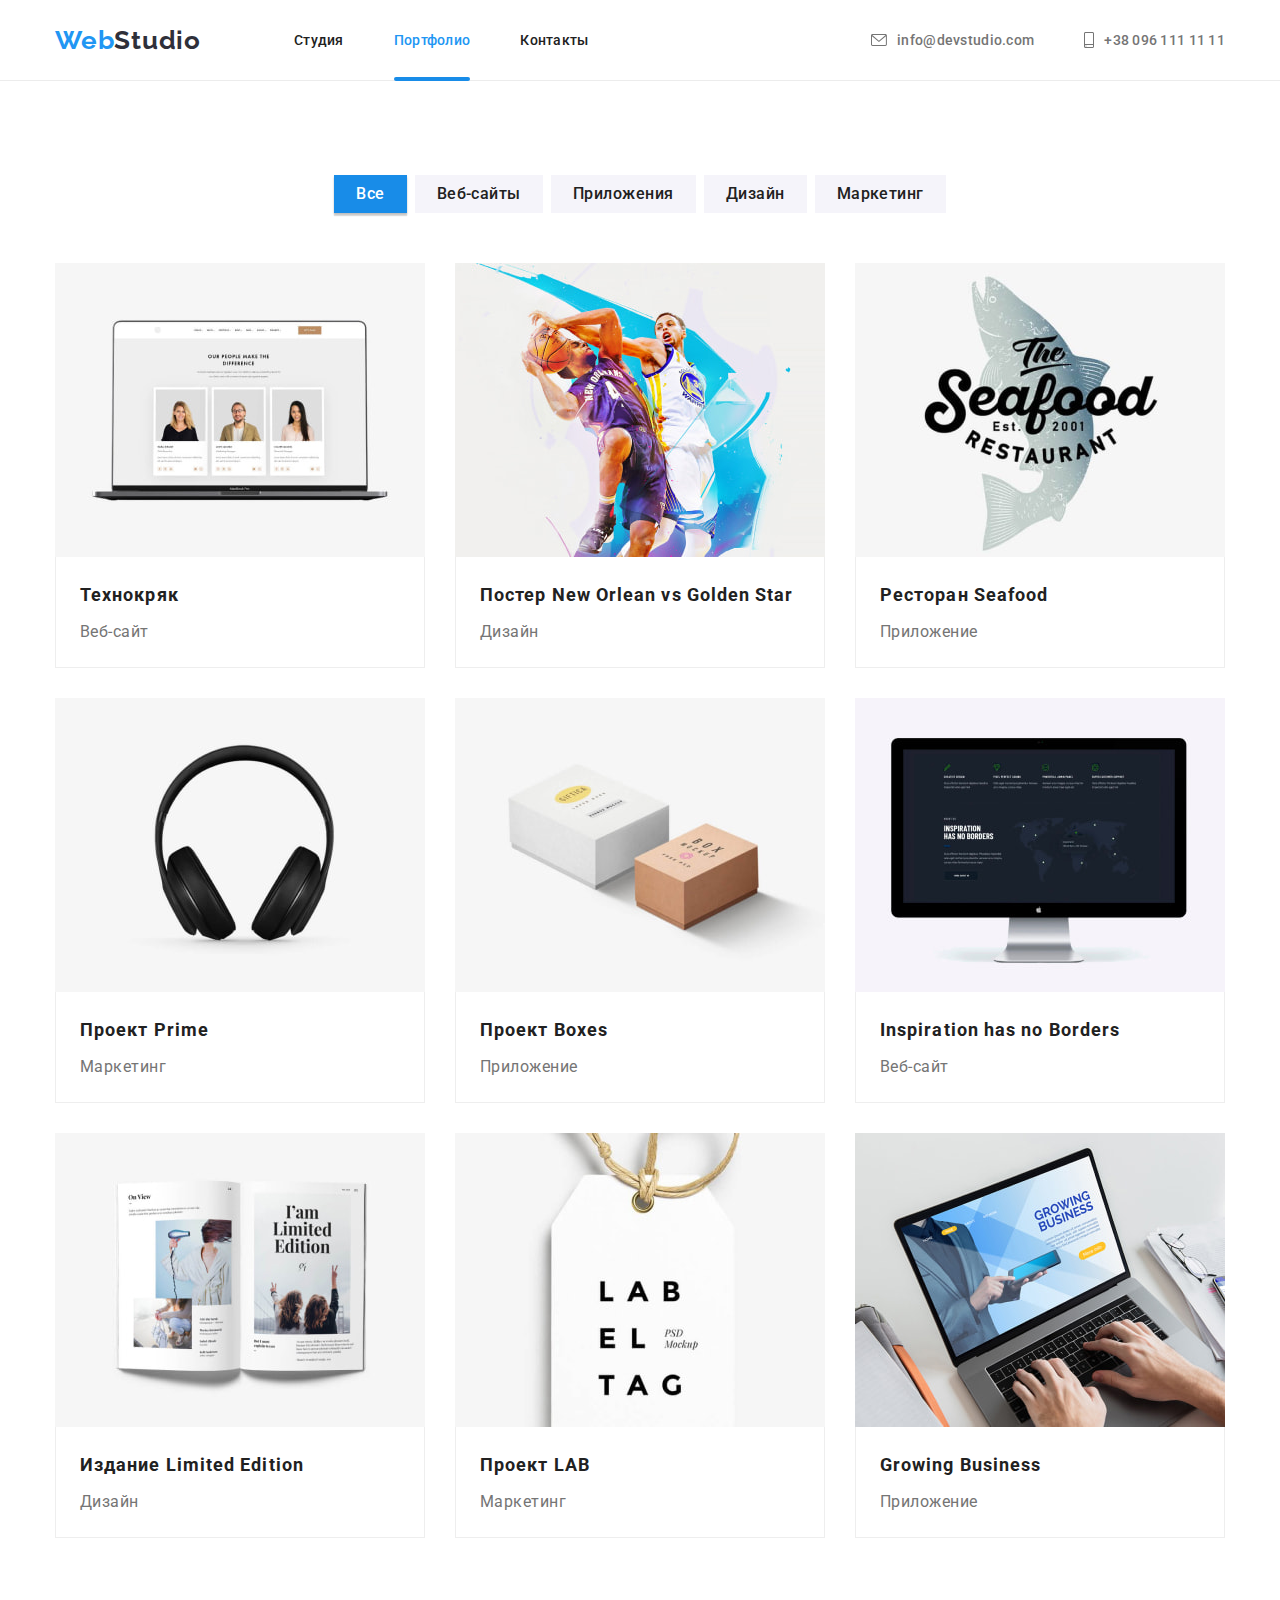
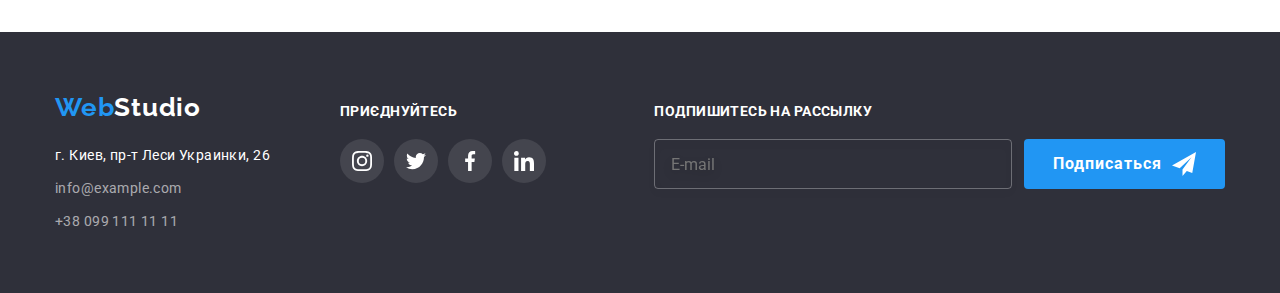
==== portfolio.html @ 9e519841 "Initial commit" ====
<!DOCTYPE html>
<html lang="en">

<head>
    <meta charset="UTF-8">
    <meta http-equiv="X-UA-Compatible" content="IE=edge">
    <meta name="viewport" content="width=device-width, initial-scale=1.0">
    <title>Document</title>
    <link rel="preconnect" href="https://fonts.googleapis.com">
    <link rel="preconnect" href="https://fonts.gstatic.com" crossorigin>
    <link href="https://fonts.googleapis.com/css2?family=Raleway:wght@700&family=Roboto:wght@400;500;700;900&display=swap"
    rel="stylesheet">

    <link rel="stylesheet" href="https://cdnjs.cloudflare.com/ajax/libs/modern-normalize/1.1.0/modern-normalize.min.css">

    <link rel="stylesheet" href="./css/styles.css" />
</head>

<body>

    <header class="header">
        <div class="container header-container">
        <nav class="header-nav">
            <a class="logo link" href="./index.html">Web<span class="accent-logo-header">Studio</span></a>
            <ul class="header-nav-list list">
                <li class="header-nav-item"><a class="header-link header-link-bottom link" href="./index.html">Студия</a></li>
                <li class="header-nav-item"><a class="header-link header-link-bottom header-link-current link" href="">Портфолио</a></li>
                <li class="header-nav-item"><a class="header-link header-link-bottom link" href="">Контакты</a></li>
            </ul>
        </nav>
        <ul class="header-contacts list">
            <li class="header-contacts-item">
                <a class="header-email header-email-current link" href="mailto:info@example.com">
                    <svg width="16" height="12" class="header-icon">
                        <use href="./images/icons.svg#envelope"></use>
                    </svg>info@devstudio.com</a>
            </li>
            <li class="header-contacts-item">
                <a class="header-phone link" href="tel:+380991111111">
                    <svg width="10" height="16" class="header-icon">
                        <use href="./images/icons.svg#smartphone"></use>
                    </svg>+38 096 111 11 11</a>
            </li>
        </ul>
        </div>
    </header>

    <main>
        <section class="portfolio section">
            <div class="portfolio-container container">
            <h1 class="visually-hidden">Портфолио</h1>
            <ul class="filters-list list">
                <li class="filters-item"><button class="portfolio-btn portfolio-btn-current btn"  type="button">Все</button></li>
                <li class="filters-item"><button class="portfolio-btn btn" type="button">Веб-сайты</button></li>
                <li class="filters-item"><button class="portfolio-btn btn" type="button">Приложения</button></li>
                <li class="filters-item"><button class="portfolio-btn btn" type="button">Дизайн</button></li>
                <li class="filters-item"><button class="portfolio-btn btn" type="button">Маркетинг</button></li>
              
            </ul>

            <ul class="projects-list list">
                <li class="projects-item">
                    <a class="projects-link link" href="./portfolio.html">   
                     <div class="portfolio-image">                 
                        <img src="./images/portfolio/portfolio1.jpg" alt="Проект Технокряк" width="370" height="294">
                        <div class="projects-overlay">
                        <p class="projects-overlay-text">Ресурс предлагает комплексные предложения с разным уровнем функционала и сервисов. Все это позволит посетителю получить
                        исчерпывающие сведения о компании или частном лице.</p>
                        </div>
                    </div>
                    <div class="projects-descr">
                    <h2 class="projects-title">Технокряк</h2>
                    <p class="projects-text">Веб-сайт</p>
                    </div>
                    </a>
                </li>
                <li class="projects-item">
                    <a class="projects-link link" href="./portfolio.html">
                    <div class="portfolio-image">
                        <img src="./images/portfolio/portfolio2.jpg" alt="два баскетболиста" width="370" height="294">
                        <div class="projects-overlay">
                            <p class="projects-overlay-text">Ресурс предлагает комплексные предложения с разным уровнем функционала и сервисов. Все это позволит посетителю получить
                            исчерпывающие сведения о компании или частном лице.</p>
                        </div>
                    </div>
                    <div class="projects-descr">
                    <h2 class="projects-title">Постер New Orlean vs Golden Star</h2>
                    <p class="projects-text">Дизайн</p>
                    </div>
                    </a>
                
                </li>
                <li class="projects-item">
                    <a class="projects-link link" href="./portfolio.html">
                    <div class="portfolio-image">
                        <img src="./images/portfolio/portfolio3.jpg" alt="Постер ресторана Seafood" width="370" height="294">
                        <div class="projects-overlay">
                        <p class="projects-overlay-text">Ресурс предлагает комплексные предложения с разным уровнем функционала и сервисов. Все это позволит посетителю получить
                        исчерпывающие сведения о компании или частном лице.</p>
                        </div>
                    </div>
                    <div class="projects-descr">
                    <h2 class="projects-title">Ресторан Seafood</h2>
                    <p class="projects-text">Приложение</p>
                    </div>
                    </a>
                
                </li>
                <li class="projects-item">
                    <a class="projects-link link" href="./portfolio.html">
                    <div class="portfolio-image">
                        <img src="./images/portfolio/portfolio4.jpg" alt="Наушники" width="370" height="294">
                        <div class="projects-overlay">
                        <p class="projects-overlay-text">Ресурс предлагает комплексные предложения с разным уровнем функционала и сервисов. Все это позволит посетителю получить
                        исчерпывающие сведения о компании или частном лице.</p>
                        </div>
                    </div>
                        <div class="projects-descr">
                    <h2 class="projects-title">Проект Prime</h2>
                    <p class="projects-text">Маркетинг</p>
                    </div>
                    </a>
                
                </li>
                <li class="projects-item">
                    <a class="projects-link link" href="./portfolio.html">
                    <div class="portfolio-image">
                        <img src="./images/portfolio/portfolio5.jpg" alt="Две коробки" width="370" height="294">
                        <div class="projects-overlay">
                        <p class="projects-overlay-text">Ресурс предлагает комплексные предложения с разным уровнем функционала и сервисов. Все это позволит посетителю получить
                        исчерпывающие сведения о компании или частном лице.</p>
                        </div>
                    </div>
                        <div class="projects-descr">
                    <h2 class="projects-title">Проект Boxes</h2>
                    <p class="projects-text">Приложение</p>
                    </div>
                    </a>
                
                </li>
                <li class="projects-item">
                    <a class="projects-link link" href="./portfolio.html">
                    <div class="portfolio-image">
                        <img src="./images/portfolio/portfolio6.jpg" alt="Веб-сайт" width="370" height="294">
                        <div class="projects-overlay">
                            <p class="projects-overlay-text">Ресурс предлагает комплексные предложения с разным уровнем функционала и сервисов. Все это позволит посетителю получить
                            исчерпывающие сведения о компании или частном лице.</p>
                        </div>
                    </div>
                    <div class="projects-descr">
                    <h2 class="projects-title">Inspiration has no Borders</h2>
                    <p class="projects-text">Веб-сайт</p>
                    </div>
                    </a>
                
                </li>
                <li class="projects-item">
                    <a class="projects-link link" href="./portfolio.html">
                    <div class="portfolio-image">
                        <img src="./images/portfolio/portfolio7.jpg" alt="Книга с илюстрациями" width="370" height="294">
                        <div class="projects-overlay">
                        <p class="projects-overlay-text">Ресурс предлагает комплексные предложения с разным уровнем функционала и сервисов. Все это позволит посетителю получить
                        исчерпывающие сведения о компании или частном лице.</p>
                        </div>
                    </div>
                    <div class="projects-descr">
                    <h2 class="projects-title">Издание Limited Edition</h2>
                    <p class="projects-text">Дизайн</p>
                    </div>
                    </a>
                
                </li>
                <li class="projects-item">
                    <a class="projects-link link" href="./portfolio.html">
                    <div class="portfolio-image">
                        <img src="./images/portfolio/portfolio8.jpg" alt="Лейбл" width="370" height="294">
                        <div class="projects-overlay">
                            <p class="projects-overlay-text">Ресурс предлагает комплексные предложения с разным уровнем функционала и сервисов. Все это позволит посетителю получить
                            исчерпывающие сведения о компании или частном лице.</p>
                        </div>
                    </div>
                    <div class="projects-descr">
                    <h2 class="projects-title">Проект LAB</h2>
                    <p class="projects-text">Маркетинг</p>
                    </div>
                    </a>
                
                </li>
                <li class="projects-item">
                    <a class="projects-link link" href="./portfolio.html">
                    <div class="portfolio-image">
                        <img src="./images/portfolio/portfolio9.jpg" alt="Приложение на ноутбуке" width="370" height="294">
                        <div class="projects-overlay">
                            <p class="projects-overlay-text">Ресурс предлагает комплексные предложения с разным уровнем функционала и сервисов. Все это позволит посетителю получить
                            исчерпывающие сведения о компании или частном лице.</p>
                        </div>
                    </div>
                    <div class="projects-descr">
                    <h2 class="projects-title">Growing Business</h2>
                    <p class="projects-text">Приложение</p>
                    </div>
                    </a>
                
                </li>
                

            </ul>  
            </div>

        </section>

    </main>

    <footer class="footer">
    
        <div class="container footer-container">
    
            <div class="footer-contacts">
                <a class="logo logo-footer link" href="./index.html">Web<span class="accent-logo-footer">Studio</span></a>
    
                <address class="footer-address">
                    <ul class="address-list list">
                        <li class="address-item">г. Киев, пр-т Леси Украинки, 26</li>
                        <li class="address-item"><a class="address-link link"
                                href="mailto:info@example.com">info@example.com</a></li>
                        <li class="address-item"><a class=" address-link link" href="tel:+380991111111">+38 099 111 11
                                11</a></li>
                    </ul>
                </address>
            </div>
    
    
            <div class="footer-socials">
                <h2 class="footer-title">приєднуйтесь</h2>
                <ul class="socials list">
                    <li class="socials-item">
                        <a class="socials-link footer-socials-link link" href="" target="_blank" rel="noopener noreferrer"
                            aria-label="instagram">
                            <svg class="socials-icon" width="20" height="20">
                                <use href="./images/icons.svg#instagram"></use>
                            </svg>
                        </a>
                    </li>
                    <li class="socials-item">
                        <a class="socials-link footer-socials-link link" href="" target="_blank" rel="noopener noreferrer"
                            aria-label="twitter">
                            <svg class="socials-icon" width="20" height="20">
                                <use href="./images/icons.svg#twitter"></use>
                            </svg>
                        </a>
                    </li>
                    <li class="socials-item">
                        <a class="socials-link footer-socials-link link" href="" target="_blank" rel="noopener noreferrer"
                            aria-label="facebook">
                            <svg class="socials-icon" width="20" height="20">
                                <use href="./images/icons.svg#facebook"></use>
                            </svg>
                        </a>
                    </li>
                    <li class="socials-item">
                        <a class="socials-link footer-socials-link link" href="" target="_blank" rel="noopener noreferrer"
                            aria-label="linkedin">
                            <svg class="socials-icon" width="20" height="20">
                                <use href="./images/icons.svg#linkedin"></use>
                            </svg>
                        </a>
                    </li>
                </ul>
    
            </div>
    
            <div class="container-form-footer">
                <h2 class="footer-title">Подпишитесь на рассылку</h2>
                <div class="footer-subscription">
                    <form class="footer-form">                                               
                            <input type="email" name="email" class="footer-input" placeholder="E-mail" />                        
                    </form>
                    <button class="footer-btn">
                        Подписаться
                        <svg width="24" height="24" class="icon-btn">
                            <use href="./images/icons.svg#icon-send"></use>
                        </svg>
                    </button>
                </div>
            </div>
    
        </div>
    
    </footer>
    </body>
    
    </html>
---- css/styles.css ----
:root {
    /* fonts */
    --main-font: 'Roboto', sans-serif;
    --secondary-font: 'Raleway', sans-serif;

    /* text colors */

    --primary-txt-cl: #212121;
    --secondary-txt-cl: #757575;
    --accent-cl: #2196F3;
    --white-cl: #ffffff;
    --darl-cl: #000000;

    /* bg colors */
    --white-bg-cl: #FFFFFF;
    --light-bg-cl: #F5F4FA;
    --dark-bg-cl: #2F303A;

    --accent-btn-cl: #188CE8;
    --cubic: cubic-bezier(0.4, 0, 0.2, 1);


}

body {
    font-family: var(--main-font);
    color: var(--primary-txt-cl);

}

/* reset styles */

h1,
h2,
h3,
h4,
h5,
h6,
p {
    margin: 0;
}

.list {
    list-style: none;
    padding: 0;
    margin: 0;

}

.link {
    text-decoration: none;
    color: currentColor;

}

/* base styles */
.section {
    padding-top: 94px;
    padding-bottom: 94px;
}

.container {
    width: 1200px;
    padding-left: 15px;
    padding-right: 15px;
    margin-left: auto;
    margin-right: auto;

}

.hero,
.footer {
    background-color: var(--dark-bg-cl);

}

.title {
    text-transform: uppercase;

}

.btn {
    font-family: inherit;
    font-size: 16px;
    cursor: pointer;
}

img {
    display: block;
}

/* header section */

.header {
    border-bottom: 1px solid #ECECEC;

}

.header-container {
    display: flex;
    align-items: center;

}


.header-nav,
.header-nav-list,
.header-contacts {
    display: flex;
    align-items: center;

}

.header-nav-list,
.header-contacts {
    gap: 50px;
}


.header-link,
.header-contacts {
    font-weight: 500;
    font-size: 14px;
    line-height: calc(16 / 14);
    letter-spacing: 0.02em;
    color: var(--primary-txt-cl);

}

.header-link {
    display: block;
    padding-top: 32px;
    padding-bottom: 32px;
    color: var(--primary-txt-cl);
    transition: color 250ms var(--cubic);
}

.header-link-bottom {
    position: relative;
}

.header-link-bottom::after {
    position: absolute;
    content: '';
    bottom: -1px;
    display: block;
    background-color: #188ce8;
    width: 100%;
    height: 4px;
    border-radius: 2px;
    transform: scaleX(0);
    transition: transform 250ms var(--cubic);
}

/* .header-link-bottom:hover::after,
.header-link-bottom:focus::after {
    transform: scaleX(1);
} */

.header-contacts {
    margin-left: auto;
    color: var(--secondary-txt-cl);
}

.header-email,
.header-phone {
    display: flex;
    align-items: center;
    padding-top: 32px;
    padding-bottom: 32px;
    color: #757575;
    transition: color 250ms var(--cubic);

}

.header-link:hover,
.header-link:focus,
.header-email:hover,
.header-email:focus,
.header-phone:hover,
.header-phone:focus, .address-link:hover,
.address-link:focus {
    color: var(--accent-cl);

}

.header-link-current {
    color: var(--accent-cl);
}

.header-link-current::after {
    position: absolute;
    content: '';
    bottom: -1px;
    display: block;
    background-color: #188ce8;
    width: 100%;
    height: 4px;
    border-radius: 2px;
    transform: scaleX(1);
}



/* header icons */

.header-icon {
    margin-right: 10px;
    
}

.header-icon:hover,
.header-icon:focus {

    fill: #2196F3;
}

.header-icon {
    fill: currentColor;
}



.logo {
    margin-right: 93px;
    margin-left: auto;
    font-family: var(--secondary-font);
    font-weight: 700;
    font-size: 26px;
    line-height: calc(31 / 26);
    letter-spacing: 0.03em;
    color: var(--accent-cl);


}

.accent-logo-header {
    color: var(--dark-bg-cl);

}

/* Hero section */

.hero {
    padding-top: 200px;
    padding-bottom: 200px;
    text-align: center;

}

.overlay {
    max-width: 1600px;
    height: 600px;
    margin-left: auto;
    margin-right: auto;
    background-image: linear-gradient(to right,
            rgba(47, 48, 58, 0.4),
            rgba(47, 48, 58, 0.4)),
        url(../images/hero-bg.jpg);
    background-color: #C4C4C4;
    background-repeat: no-repeat;
    background-position: center;
    background-size: cover;
}




.hero-title {
    margin-bottom: 30px;
    font-weight: 900;
    font-size: 44px;
    line-height: calc(60 / 44);
    color: var(--white-cl);

}


.hero-btn {
    border-radius: 4px;
    font-weight: 700;
    line-height: calc(30 / 16);
    letter-spacing: 0.06em;
    color: var(--white-cl);
    background-color: var(--accent-cl);
    border: 1px solid transparent;
    box-shadow: 0px 4px 4px rgba(0, 0, 0, 0.15);
    transition: background-color 250ms var(--cubic);


}


.hero-btn:hover,
.hero-btn:focus {
    background-color: var(--accent-btn-cl);

}

/* feature section */

.feature-section {
    padding-bottom: 0;

}

.visually-hidden {
    position: absolute;
    width: 1px;
    height: 1px;
    margin: -1px;
    border: 0;
    padding: 0;

    white-space: nowrap;
    clip-path: inset(100%);
    clip: rect(0 0 0 0);
    overflow: hidden;
}


.feature-list,
.work-list,
.team-list {
    display: flex;
    gap: 30px;

}

.feature-title {
    margin-top: 30px;
    margin-bottom: 10px;
    font-weight: 700;
    font-size: 14px;
    line-height: calc(16 / 14);
    letter-spacing: 0.03em;

}

.feature-text {
    width: 270px;
    font-size: 14px;
    line-height: calc(24 / 14);
    letter-spacing: 0.03em;
    color: var(--secondary-txt-cl);
}

/* work section */

.work-title,
.team-title,
.clients-title {
    margin-bottom: 50px;
    text-align: center;
    font-weight: 700;
    font-size: 36px;
    line-height: calc(42 / 36);
    letter-spacing: 0.03em;

}

.work-item {
position: relative;

}
.work-overlay {
        display: flex;
        align-items: center;
        justify-content: center;
        position: absolute;
        bottom: 0;
        width: 370px;
        height: 70px;
        background-color: rgba(47, 48, 58, 0.8);

}


.work-overlay-text {
    font-weight: 700;
    font-size: 14px;
    line-height: calc(16 / 14);
    letter-spacing: 0.03em;
    text-transform: uppercase;
    color: #FFFFFF;


}

/* Team-section */

.team-section {
    text-align: center;
    background: var(--light-bg-cl);
}

.team-descr {
    text-align: center;
    padding-top: 30px;
    padding-bottom: 30px;
    box-shadow: 0px 1px 3px rgba(0, 0, 0, 0.12),
        0px 1px 1px rgba(0, 0, 0, 0.14),
        0px 2px 1px rgba(0, 0, 0, 0.2);
    border-radius: 0px 0px 4px 4px;
    background: #FFFFFF;


}

.team-uppertitle {
    margin-bottom: 10px;
    font-weight: 500;
    font-size: 16px;
    line-height: calc(19 / 16);
    letter-spacing: 0.03em;

}

.team-text {
    margin-bottom: 16px;
    font-size: 16px;
    line-height: calc(19 / 16);
    letter-spacing: 0.03em;
    color: var(--secondary-txt-cl);
}



/* footer */

.footer {
    padding-top: 60px;
    padding-bottom: 60px;
}

.footer-container {
    display: flex;
    align-items: baseline;

}

.footer-contacts {
    margin-right: 70px;
}

.logo-footer {
    margin-right: 0;
}

.accent-logo-footer {
    color: var(--white-cl);

}

.footer-address {
    margin-top: 20px;


}

.address-list {
    font-style: normal;
    font-weight: 400;
    font-size: 14px;
    line-height: calc(24 / 14);
    letter-spacing: 0.03em;
}


.address-item {
    color: var(--white-cl);

}

.address-item:not(:last-child) {
    margin-bottom: 9px;

}

.address-link {
    color: rgba(255, 255, 255, 0.6);
    transition: color 250ms var(--cubic);
}

.footer-title {
    margin-bottom: 20px;
    font-weight: 700;
    font-size: 14px;
    line-height: calc(16 / 14);
    letter-spacing: 0.03em;
    text-transform: uppercase;
    color: #FFFFFF;

}

/* FOOTER FORM */

.container-form-footer {
    display: flex;
    flex-direction: column;
    margin-left: auto;
    
}

.footer-subscription {
    display: flex;
    gap: 12px;
}


.footer-label {
    display: flex;
    flex-direction: column;
}

.footer-input {
    background-color: transparent;
    width: 358px;
    height: 50px;

    border: 1px solid rgba(255, 255, 255, 0.3);
    filter: drop-shadow(0px 4px 4px rgba(0, 0, 0, 0.15));
    border-radius: 4px;
    padding: 15px 16px;
    outline: transparent;

    color: #fff;
    transition: border-color 250ms var(--cubic);
}


.footer-input:hover, .footer-input:focus {
    border-color: #2196F3;
}

.footer-btn {
    display: flex;
    align-items: center;
    padding-top: 10px;
    padding-bottom: 10px;
    padding-left: 29px;
    padding-right: 29px;
    height: 50px;
    border: 0;
    border-radius: 4px;
      
    font-family: 'Roboto', sans-serif;
    font-weight: 700;
    font-size: 16px;
    line-height: calc(30 / 16);  
    letter-spacing: 0.06em;

    background-color: #2196F3;
    color: #FFFFFF;


    transition: background-color 250ms var(--cubic);
}

.footer-btn:hover,
.footer-btn:focus {
    background-color: var(--accent-btn-cl);
}

.icon-btn {
    margin-left: 10px;
    fill: #FFFFFF;
}

/* Portfolio page */

.filters-list {
    display: flex;
    justify-content: center;
    margin-bottom: 50px;
    gap: 8px;

}

.portfolio-btn {
    padding-top: 6px;
    padding-bottom: 6px;
    padding-left: 22px;
    padding-right: 22px;

    font-weight: 500;
    font-size: 16px;
    line-height: calc(26 / 16);
    letter-spacing: 0.03em;
    color: var(--primary-txt-cl);
    background-color: var(--light-bg-cl);
    border: none;
    transition: color 250ms var(--cubic), background-color 250ms var(--cubic), box-shadow 250ms var(--cubic);
}

.portfolio-btn:hover,
.hportfolio-btn:focus,
.portfolio-btn-current {
    color: var(--white-cl);
    background-color: var(--accent-btn-cl);
    box-shadow: 0px 3px 1px rgba(0, 0, 0, 0.1), 0px 1px 2px rgba(0, 0, 0, 0.08), 0px 2px 2px rgba(0, 0, 0, 0.12);

}

.projects-list {
    display: flex;
    flex-wrap: wrap;
    gap: 30px;

}

.projects-link {
    display: block;
    transition: box-shadow 250ms var(--cubic);
}



.portfolio-image {
    position: relative;
    overflow: hidden;
}

.projects-overlay {
    display: block;
    position: absolute;
    bottom: 0;
    left: 0;
    display: flex;
    align-items: center;
    justify-content: center;
    width: 100%;
    height: 100%;
    background-color: rgba(33, 150, 243, 0.9);
    transform: translateY(100%);
    transition: transform 250ms var(--cubic);
    
}

.projects-link:hover,
.projects-link:focus  {
    box-shadow: 0px 3px 1px rgba(0, 0, 0, 0.1),
        0px 1px 2px rgba(0, 0, 0, 0.08),
        0px 2px 2px rgba(0, 0, 0, 0.12);
       transform: translateY(0);

}

.projects-overlay-text {
    padding: 63px 24px;
   
    font-weight: 400;
    font-size: 18px;
    line-height: calc(28 / 18);
    letter-spacing: 0.03em;

    color: #FFFFFF;
    

 
}

.projects-link:hover .projects-overlay,
.projects-link:focus .projects-overlay
 {
    transform: translateY(0);
}



.projects-descr {
    padding-top: 20px;
    padding-bottom: 20px;
    padding-left: 24px;
    padding-right: 24px;
    border: 1px solid #EEEEEE;
    border-top: none;
}

.projects-title {
    margin-bottom: 4px;
    font-weight: 700;
    font-size: 18px;
    line-height: calc(36 / 18);
    letter-spacing: 0.06em;
    color: var(--primary-txt-cl);

}

.projects-text {
    font-weight: 400;
    font-size: 16px;
    line-height: calc(30 / 16);
    letter-spacing: 0.03em;
    color: var(--secondary-txt-cl);
}




/* Features icons */

.thumb {
    display: flex;
    align-items: center;
    justify-content: center;
    width: 270px;
    height: 120px;
    background-color: #F5F4FA;

}

/* Socials icons */

.socials {
    display: flex;
    align-items: center;
    justify-content: center;
    gap: 10px;
}

.socials-link {
    display: flex;
    align-items: center;
    justify-content: center;
    width: 44px;
    height: 44px;

    color: #AFB1B8;
    background-color: #ffffff;
    border-radius: 50%;
    transition: color 250ms var(--cubic), background-color 250ms var(--cubic);

}

.socials-link:hover,
.socials-link:focus {
    color: #FFFFFF;
    background-color: #2196F3;
}


.socials-icon {
    fill: currentColor;
}


/* Clients-icons */

.clients-list {
    display: flex;
    gap: 30px;
    color: #AFB1B8;

}


.clients-link {
    display: flex;
    align-items: center;
    justify-content: center;
    width: 170px;
    height: 92px;
    border: 1px solid #AFB1B8;
    border-radius: 4px;
    transition: color 250ms var(--cubic), border-color 250ms var(--cubic);
    

}

.clients-link:hover,
.clients-link:focus {
    color: #2196F3;
    border-color: #2196F3;

}


.clients-icon {
    fill: currentColor;
}


/* footer-socials-icons */

.footer-socials {
    display: flex;
    flex-direction: column;
    

}

.footer-socials-link {
    color: #ffffff;
    background-color: rgba(255, 255, 255, 0.1);
    transition: background-color 250ms var(--cubic)


}

.footer-socials-link:hover,
.footer-socials-link:focus {

    background-color: #2196F3;
}

/* Modal */
.backdrop {
    position: fixed;
    top: 0;
    left: 0;
    width: 100%;
    height: 100%;
    background-color: rgba(0, 0, 0, 0.2);
    z-index: 100;
    opacity: 1;
    visibility: visible;
    pointer-events: initial;
    transition: opacity 250ms var(--cubic), 
    visibility 250ms var(--cubic);
}

.backdrop.is-hidden {
    opacity: 0;
    pointer-events: none;
    visibility:hidden;
}


.modal {
    position: absolute;
    top: 50%;
    left: 50%;
    transform: translate(-50%, -50%) scale(1);
    min-width: 528px;
    min-height: 581px;
    padding: 40px;
    z-index: 100;
    
    background-color: #FFFFFF;
    box-shadow: 0px 1px 3px rgba(0, 0, 0, 0.12), 
    0px 1px 1px rgba(0, 0, 0, 0.14),
    0px 2px 1px rgba(0, 0, 0, 0.2);
    border-radius: 4px;
    
    opacity: 1;
    
    transition: transform 250ms var(--cubic), 
    opacity 250ms var(--cubic);
}

.backdrop.is-hidden .modal {
    opacity: 0;
    transform: translate(-50%, -50%) scale(0.9);

    
}
.button-close-modal {
    position: absolute;
    top: 8px;
    right: 8px;
    display: flex;
    align-items: center;
    justify-content: center;
    width: 30px;
    height: 30px;
    padding: 0;
    border-radius: 50%;
    border: 1px solid rgba(0, 0, 0, 0.1);
    background-color: #FFFFFF;
    cursor: pointer;
}

.svg-close-modal {
    fill: #000;
    transition: fill 250ms var(--cubic);
}

.button-close-modal:hover .svg-close-modal,
.button-close-modal:focus .svg-close-modal {
    fill: var(--accent-cl);
}

/* FORM MODAL */

.form-modal {
    display: flex;
    flex-direction: column;

   
}

.form-field {
    display: inline-block;
    position: relative;
}

.modal-title {
    color: var(--primary-txt-cl);
    font-size: 20px;
    line-height: calc(23 / 20);
    text-align: center;
    letter-spacing: 0.03em;
   
}

.input-modal {
    width: 100%;
    height: 40px;

    border: 1px solid rgba(33, 33, 33, 0.2);
    border-radius: 4px;
    padding-left: 42px;
    cursor: pointer;

    transition: border-color 250ms var(--cubic);
}

.label-modal {
    color: var(--secondary-txt-cl);
    font-weight: 400;
    font-size: 12px;
    line-height: calc(14 / 12);
    letter-spacing: 0.01em;

    margin-bottom: 4px;
    margin-top: 10px;

    
}

.textarea-modal {
    min-height: 120px;
    resize: none;
    margin-bottom: 20px;
    padding: 12px 16px;
}

.link-modal {
    color: var(--accent-cl);
}

.icon-modal {
    position: absolute;
    left: 12px;
    bottom: 50%;
    transform: translateY(50%);
    fill: var(--primary-txt-cl);
    transition: fill 250ms var(--cubic);
}

.input-modal:hover, .input-modal:focus {
    border-color: var(--accent-cl);
    outline: transparent;
    
}

.input-modal:focus+.icon-modal,.input-modal:hover+.icon-modal {
    fill: var(--accent-cl);
}

.modal-btn {
    display: block;
    margin: 0 auto;


    font-family: 'Roboto', sans-serif;
    
    font-weight: 700;
    font-size: 16px;
    line-height: calc(30 / 16);
    
    letter-spacing: 0.06em;

    padding: 10px 52px;
    margin-top: 30px;

    border: 0;
    box-shadow: 0px 4px 4px rgba(0, 0, 0, 0.15);
    border-radius: 4px;
    cursor: pointer;

    background-color: var(--accent-cl);
    color: var(--white-cl);
    transition: background-color 250ms var(--cubic);
}



.modal-btn:hover,
.modal-btn:focus {
    background-color: #188CE8;
}

.check-box {
    display: flex;
    justify-content: center;
    transition: fill 250ms var(--cubic);
}


 .check-box:hover .check-off {
fill: var(--accent-cl);

}

.label-check { 
    display: flex;
    align-items: center;
    margin: 0;
}
 
.check-box:focus-within {
    fill: var(--accent-cl);
}


.check-on {
    border-radius: 2px;
    opacity: 0;
    position: absolute;
    transition: opacity 250ms var(--cubic);
}

.check:checked+.check-on {
    opacity: 1;
    background-color: var(--accent-cl);
}

.check-off {
    opacity: 1;
    transition: fill 250ms var(--cubic);
}


.check:checked~.check-off {
    opacity: 0;
}

.check-text {
    font-size: 14px;
    margin-left: 7px;
}
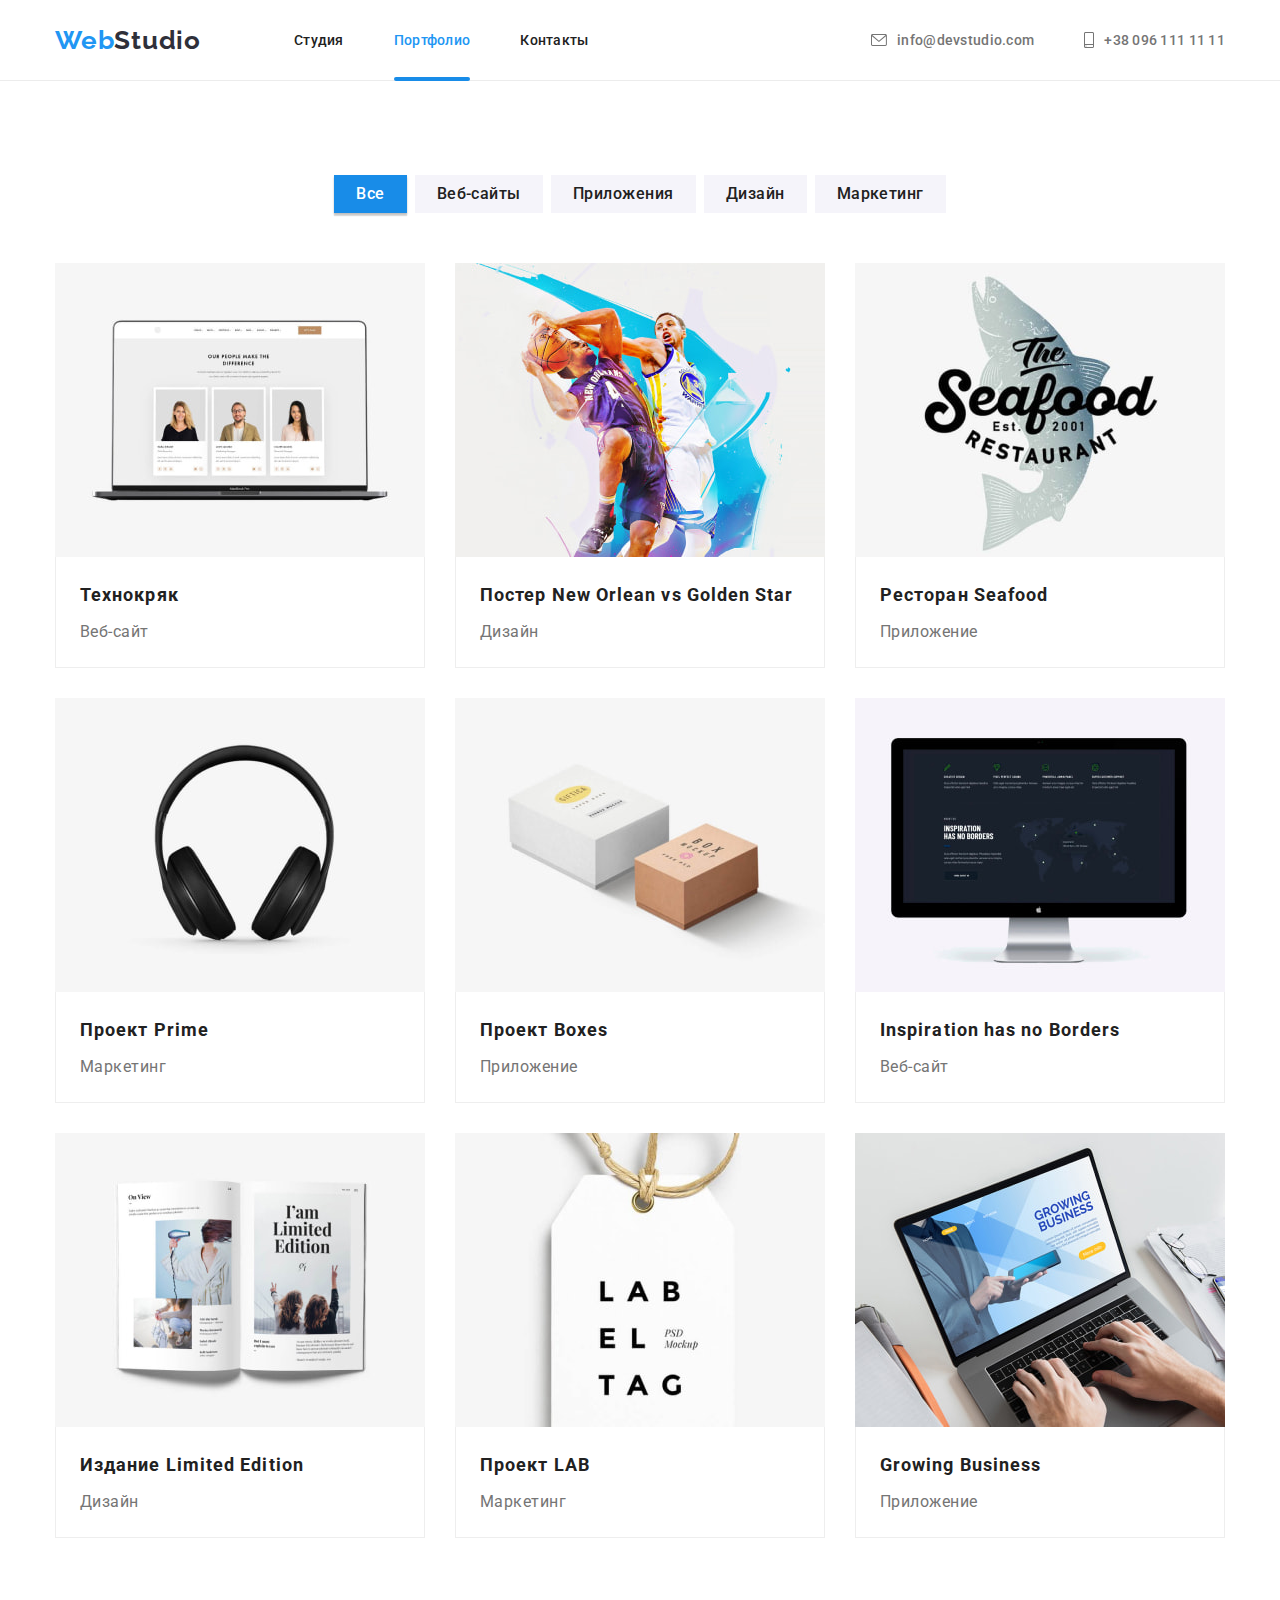
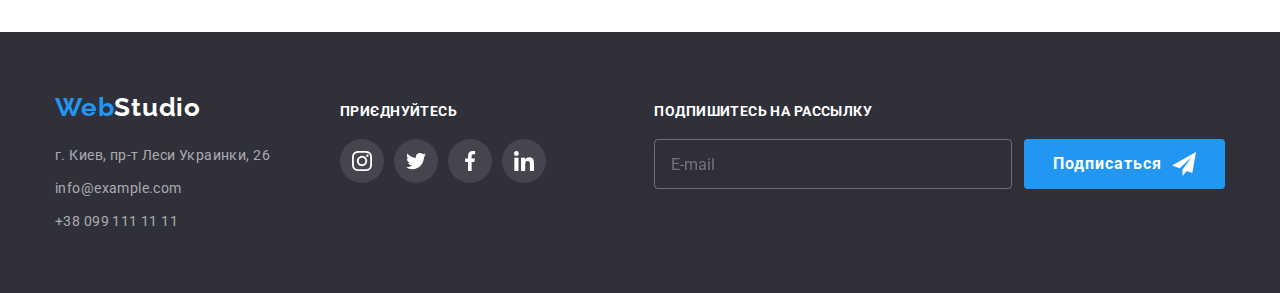
==== commit fa204c65: "BEM create" ====
--- a/portfolio.html
+++ b/portfolio.html
@@ -18,32 +18,39 @@
 
 <body>
 
-    <header class="header">
-        <div class="container header-container">
-        <nav class="header-nav">
-            <a class="logo link" href="./index.html">Web<span class="accent-logo-header">Studio</span></a>
-            <ul class="header-nav-list list">
-                <li class="header-nav-item"><a class="header-link header-link-bottom link" href="./index.html">Студия</a></li>
-                <li class="header-nav-item"><a class="header-link header-link-bottom header-link-current link" href="">Портфолио</a></li>
-                <li class="header-nav-item"><a class="header-link header-link-bottom link" href="">Контакты</a></li>
-            </ul>
-        </nav>
-        <ul class="header-contacts list">
-            <li class="header-contacts-item">
-                <a class="header-email header-email-current link" href="mailto:info@example.com">
-                    <svg width="16" height="12" class="header-icon">
-                        <use href="./images/icons.svg#envelope"></use>
-                    </svg>info@devstudio.com</a>
-            </li>
-            <li class="header-contacts-item">
-                <a class="header-phone link" href="tel:+380991111111">
-                    <svg width="10" height="16" class="header-icon">
-                        <use href="./images/icons.svg#smartphone"></use>
-                    </svg>+38 096 111 11 11</a>
-            </li>
-        </ul>
-        </div>
-    </header>
+
+        <header class="header">
+            <div class="container header__container">
+                <nav class="nav">
+                    <a class="logo link" href="./index.html">Web<span class="logo--header-accent">Studio</span></a>
+                    <ul class="nav__list list">
+                        <li class="nav__item"><a class="nav__link nav__link--bottom link" href="./index.html">Студия</a>
+                        </li>
+                        <li class="nav__item"><a class="nav__link nav__link--bottom link nav__link--current link">Портфолио</a>
+                        </li>
+                        <li class="nav__item"><a class="nav__link nav__link--bottom link" href="">Контакты</a></li>
+                    </ul>
+                </nav>
+                <ul class="header-contacts list">
+                    <li class="header-contacts__item">
+                        <a class="header-contacts__email link" href="mailto:info@example.com">
+                            <svg width="16" height="12" class="header-contacts__icon">
+                                <use href="./images/icons.svg#envelope"></use>
+                            </svg>info@devstudio.com</a>
+                    </li>
+                    <li class="header-contacts__item">
+                        <a class="header-contacts__phone link" href="tel:+380991111111">
+                            <svg width="10" height="16" class="header-contacts__icon">
+                                <use href="./images/icons.svg#smartphone"></use>
+                            </svg>+38 096 111 11 11</a>
+                    </li>
+                </ul>
+            </div>
+        </header>
+
+
+
+
 
     <main>
         <section class="portfolio section">
@@ -211,82 +218,84 @@
 
     </main>
 
-    <footer class="footer">
-    
-        <div class="container footer-container">
-    
-            <div class="footer-contacts">
-                <a class="logo logo-footer link" href="./index.html">Web<span class="accent-logo-footer">Studio</span></a>
-    
-                <address class="footer-address">
-                    <ul class="address-list list">
-                        <li class="address-item">г. Киев, пр-т Леси Украинки, 26</li>
-                        <li class="address-item"><a class="address-link link"
-                                href="mailto:info@example.com">info@example.com</a></li>
-                        <li class="address-item"><a class=" address-link link" href="tel:+380991111111">+38 099 111 11
-                                11</a></li>
+        <footer class="footer">
+        
+            <div class="container footer-container">
+        
+                <div class="footer-contacts">
+                    <a class="logo logo-footer link" href="./index.html">Web<span class="logo--footer-accent">Studio</span></a>
+        
+                    <address class="footer-contacts__address">
+                        <ul class="footer-contacts__list list">
+                            <li class="footer-contacts__item">г. Киев, пр-т Леси Украинки, 26</li>
+                            <li class="footer-contacts__item"><a class="footer-contacts__link link"
+                                    href="mailto:info@example.com">info@example.com</a></li>
+                            <li class="footer-contacts__item"><a class="footer-contacts__link link" href="tel:+380991111111">+38
+                                    099 111 11 11</a></li>
+                        </ul>
+                    </address>
+                </div>
+        
+        
+                <div class="footer-socials">
+                    <h2 class="footer__title">приєднуйтесь</h2>
+                    <ul class="socials list">
+                        <li class="socials__item">
+                            <a class="socials__link socials__link--footer link" href="" target="_blank"
+                                rel="noopener noreferrer" aria-label="instagram">
+                                <svg class="socials__icon" width="20" height="20">
+                                    <use href="./images/icons.svg#instagram"></use>
+                                </svg>
+                            </a>
+                        </li>
+                        <li class="socials__item">
+                            <a class="socials__link socials__link--footer link" href="" target="_blank"
+                                rel="noopener noreferrer" aria-label="twitter">
+                                <svg class="socials__icon" width="20" height="20">
+                                    <use href="./images/icons.svg#twitter"></use>
+                                </svg>
+                            </a>
+                        </li>
+                        <li class="socials__item">
+                            <a class="socials__link socials__link--footer link" href="" target="_blank"
+                                rel="noopener noreferrer" aria-label="facebook">
+                                <svg class="socials__icon" width="20" height="20">
+                                    <use href="./images/icons.svg#facebook"></use>
+                                </svg>
+                            </a>
+                        </li>
+                        <li class="socials__item">
+                            <a class="socials__link socials__link--footer link" href="" target="_blank"
+                                rel="noopener noreferrer" aria-label="linkedin">
+                                <svg class="socials__icon" width="20" height="20">
+                                    <use href="./images/icons.svg#linkedin"></use>
+                                </svg>
+                            </a>
+                        </li>
                     </ul>
-                </address>
+        
+                </div>
+        
+                <div class="footer-form-container">
+                    <h2 class="footer__title">Подпишитесь на рассылку</h2>
+                    <div class="footer-subscription">
+                        <form class="footer-form">
+                            <input type="email" name="footer-email" class="footer-form__input" placeholder="E-mail" />
+                        </form>
+                        <button class="footer-btn">
+                            Подписаться
+                            <svg width="24" height="24" class="footer-btn__icon">
+                                <use href="./images/icons.svg#icon-send"></use>
+                            </svg>
+                        </button>
+                    </div>
+                </div>
+        
             </div>
-    
-    
-            <div class="footer-socials">
-                <h2 class="footer-title">приєднуйтесь</h2>
-                <ul class="socials list">
-                    <li class="socials-item">
-                        <a class="socials-link footer-socials-link link" href="" target="_blank" rel="noopener noreferrer"
-                            aria-label="instagram">
-                            <svg class="socials-icon" width="20" height="20">
-                                <use href="./images/icons.svg#instagram"></use>
-                            </svg>
-                        </a>
-                    </li>
-                    <li class="socials-item">
-                        <a class="socials-link footer-socials-link link" href="" target="_blank" rel="noopener noreferrer"
-                            aria-label="twitter">
-                            <svg class="socials-icon" width="20" height="20">
-                                <use href="./images/icons.svg#twitter"></use>
-                            </svg>
-                        </a>
-                    </li>
-                    <li class="socials-item">
-                        <a class="socials-link footer-socials-link link" href="" target="_blank" rel="noopener noreferrer"
-                            aria-label="facebook">
-                            <svg class="socials-icon" width="20" height="20">
-                                <use href="./images/icons.svg#facebook"></use>
-                            </svg>
-                        </a>
-                    </li>
-                    <li class="socials-item">
-                        <a class="socials-link footer-socials-link link" href="" target="_blank" rel="noopener noreferrer"
-                            aria-label="linkedin">
-                            <svg class="socials-icon" width="20" height="20">
-                                <use href="./images/icons.svg#linkedin"></use>
-                            </svg>
-                        </a>
-                    </li>
-                </ul>
-    
-            </div>
-    
-            <div class="container-form-footer">
-                <h2 class="footer-title">Подпишитесь на рассылку</h2>
-                <div class="footer-subscription">
-                    <form class="footer-form">                                               
-                            <input type="email" name="email" class="footer-input" placeholder="E-mail" />                        
-                    </form>
-                    <button class="footer-btn">
-                        Подписаться
-                        <svg width="24" height="24" class="icon-btn">
-                            <use href="./images/icons.svg#icon-send"></use>
-                        </svg>
-                    </button>
-                </div>
-            </div>
-    
-        </div>
-    
-    </footer>
+        
+        </footer>
+
+
     </body>
     
     </html>
--- a/css/styles.css
+++ b/css/styles.css
@@ -96,28 +96,28 @@
 
 }
 
-.header-container {
+.header__container {
     display: flex;
     align-items: center;
 
 }
 
 
-.header-nav,
-.header-nav-list,
+.nav,
+.nav__list,
 .header-contacts {
     display: flex;
     align-items: center;
 
 }
 
-.header-nav-list,
+.nav__list,
 .header-contacts {
     gap: 50px;
 }
 
 
-.header-link,
+.nav__link,
 .header-contacts {
     font-weight: 500;
     font-size: 14px;
@@ -127,7 +127,7 @@
 
 }
 
-.header-link {
+.nav__link {
     display: block;
     padding-top: 32px;
     padding-bottom: 32px;
@@ -135,11 +135,11 @@
     transition: color 250ms var(--cubic);
 }
 
-.header-link-bottom {
+.nav__link--bottom {
     position: relative;
 }
 
-.header-link-bottom::after {
+.nav__link--bottom::after {
     position: absolute;
     content: '';
     bottom: -1px;
@@ -152,18 +152,14 @@
     transition: transform 250ms var(--cubic);
 }
 
-/* .header-link-bottom:hover::after,
-.header-link-bottom:focus::after {
-    transform: scaleX(1);
-} */
 
 .header-contacts {
     margin-left: auto;
     color: var(--secondary-txt-cl);
 }
 
-.header-email,
-.header-phone {
+.header-contacts__email,
+.header-contacts__phone {
     display: flex;
     align-items: center;
     padding-top: 32px;
@@ -173,22 +169,22 @@
 
 }
 
-.header-link:hover,
-.header-link:focus,
-.header-email:hover,
-.header-email:focus,
-.header-phone:hover,
-.header-phone:focus, .address-link:hover,
-.address-link:focus {
+.nav__link:hover,
+.nav__link:focus,
+.header-contacts__email:hover,
+.header-contacts__email:focus,
+.header-contacts__phone:hover,
+.header-contacts__phone:focus, .footer-contacts__item:hover,
+.footer-contacts__item:focus {
     color: var(--accent-cl);
 
 }
 
-.header-link-current {
+.nav__link--current {
     color: var(--accent-cl);
 }
 
-.header-link-current::after {
+.nav__link--current::after {
     position: absolute;
     content: '';
     bottom: -1px;
@@ -204,18 +200,18 @@
 
 /* header icons */
 
-.header-icon {
+.header-contacts__icon{
     margin-right: 10px;
     
 }
 
-.header-icon:hover,
-.header-icon:focus {
+.header-contacts__icon:hover,
+.header-contacts__icon:focus {
 
     fill: #2196F3;
 }
 
-.header-icon {
+.header-contacts__icon {
     fill: currentColor;
 }
 
@@ -234,7 +230,7 @@
 
 }
 
-.accent-logo-header {
+.logo--header-accent {
     color: var(--dark-bg-cl);
 
 }
@@ -266,7 +262,7 @@
 
 
 
-.hero-title {
+.hero__title {
     margin-bottom: 30px;
     font-weight: 900;
     font-size: 44px;
@@ -299,7 +295,7 @@
 
 /* feature section */
 
-.feature-section {
+.feature {
     padding-bottom: 0;
 
 }
@@ -319,15 +315,15 @@
 }
 
 
-.feature-list,
-.work-list,
-.team-list {
+.feature__list,
+.work__list,
+.team__list {
     display: flex;
     gap: 30px;
 
 }
 
-.feature-title {
+.feature__title {
     margin-top: 30px;
     margin-bottom: 10px;
     font-weight: 700;
@@ -337,7 +333,7 @@
 
 }
 
-.feature-text {
+.feature__text {
     width: 270px;
     font-size: 14px;
     line-height: calc(24 / 14);
@@ -347,9 +343,9 @@
 
 /* work section */
 
-.work-title,
-.team-title,
-.clients-title {
+.work__title,
+.team__title,
+.clients__title {
     margin-bottom: 50px;
     text-align: center;
     font-weight: 700;
@@ -359,11 +355,11 @@
 
 }
 
-.work-item {
+.work__item {
 position: relative;
 
 }
-.work-overlay {
+.work__overlay {
         display: flex;
         align-items: center;
         justify-content: center;
@@ -376,7 +372,7 @@
 }
 
 
-.work-overlay-text {
+.work__text {
     font-weight: 700;
     font-size: 14px;
     line-height: calc(16 / 14);
@@ -389,12 +385,12 @@
 
 /* Team-section */
 
-.team-section {
+.team {
     text-align: center;
     background: var(--light-bg-cl);
 }
 
-.team-descr {
+.team__descr {
     text-align: center;
     padding-top: 30px;
     padding-bottom: 30px;
@@ -407,7 +403,7 @@
 
 }
 
-.team-uppertitle {
+.team__uppertitle {
     margin-bottom: 10px;
     font-weight: 500;
     font-size: 16px;
@@ -416,7 +412,7 @@
 
 }
 
-.team-text {
+.team__text {
     margin-bottom: 16px;
     font-size: 16px;
     line-height: calc(19 / 16);
@@ -447,18 +443,18 @@
     margin-right: 0;
 }
 
-.accent-logo-footer {
+.logo--footer-accent {
     color: var(--white-cl);
 
 }
 
-.footer-address {
+.footer-contacts__address {
     margin-top: 20px;
 
 
 }
 
-.address-list {
+.footer-contacts__list {
     font-style: normal;
     font-weight: 400;
     font-size: 14px;
@@ -467,22 +463,22 @@
 }
 
 
-.address-item {
+.footer-contacts__item {
     color: var(--white-cl);
 
 }
 
-.address-item:not(:last-child) {
+.footer-contacts__item:not(:last-child) {
     margin-bottom: 9px;
 
 }
 
-.address-link {
+.footer-contacts__item {
     color: rgba(255, 255, 255, 0.6);
     transition: color 250ms var(--cubic);
 }
 
-.footer-title {
+.footer__title {
     margin-bottom: 20px;
     font-weight: 700;
     font-size: 14px;
@@ -495,7 +491,7 @@
 
 /* FOOTER FORM */
 
-.container-form-footer {
+.footer-form-container {
     display: flex;
     flex-direction: column;
     margin-left: auto;
@@ -513,7 +509,7 @@
     flex-direction: column;
 }
 
-.footer-input {
+.footer-form__input {
     background-color: transparent;
     width: 358px;
     height: 50px;
@@ -529,7 +525,7 @@
 }
 
 
-.footer-input:hover, .footer-input:focus {
+.footer-form__input:hover, .footer-form__input:focus {
     border-color: #2196F3;
 }
 
@@ -562,7 +558,7 @@
     background-color: var(--accent-btn-cl);
 }
 
-.icon-btn {
+.footer-btn__icon {
     margin-left: 10px;
     fill: #FFFFFF;
 }
@@ -719,7 +715,7 @@
     gap: 10px;
 }
 
-.socials-link {
+.socials__link {
     display: flex;
     align-items: center;
     justify-content: center;
@@ -733,21 +729,21 @@
 
 }
 
-.socials-link:hover,
-.socials-link:focus {
+.socials__link:hover,
+.socials__link:focus {
     color: #FFFFFF;
     background-color: #2196F3;
 }
 
 
-.socials-icon {
+.socials__icon {
     fill: currentColor;
 }
 
 
 /* Clients-icons */
 
-.clients-list {
+.clients__list {
     display: flex;
     gap: 30px;
     color: #AFB1B8;
@@ -755,7 +751,7 @@
 }
 
 
-.clients-link {
+.clients__link {
     display: flex;
     align-items: center;
     justify-content: center;
@@ -768,15 +764,15 @@
 
 }
 
-.clients-link:hover,
-.clients-link:focus {
+.clients__link:hover,
+.clients__link:focus {
     color: #2196F3;
     border-color: #2196F3;
 
 }
 
 
-.clients-icon {
+.clients__icon {
     fill: currentColor;
 }
 
@@ -790,7 +786,7 @@
 
 }
 
-.footer-socials-link {
+.socials__link--footer {
     color: #ffffff;
     background-color: rgba(255, 255, 255, 0.1);
     transition: background-color 250ms var(--cubic)
@@ -798,8 +794,8 @@
 
 }
 
-.footer-socials-link:hover,
-.footer-socials-link:focus {
+.socials__link--footer:hover,
+.socials__link--footer:focus {
 
     background-color: #2196F3;
 }
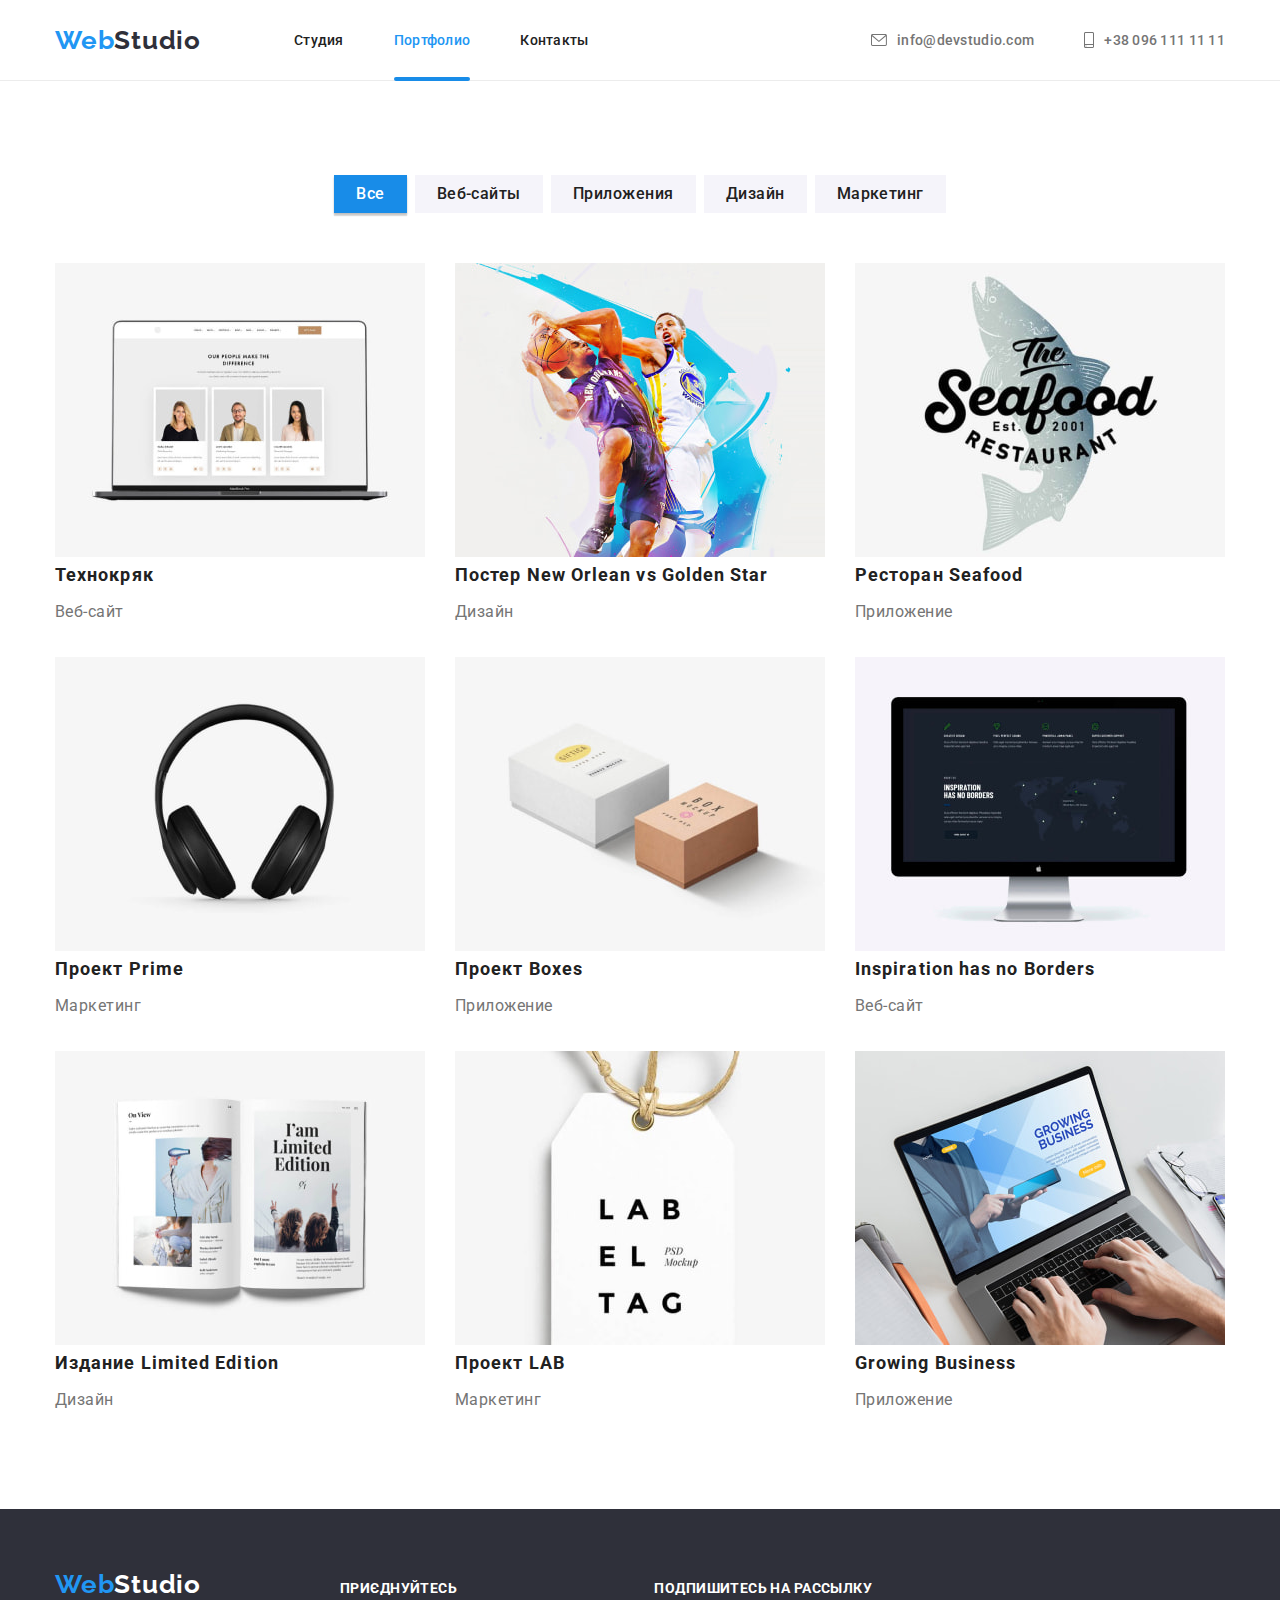
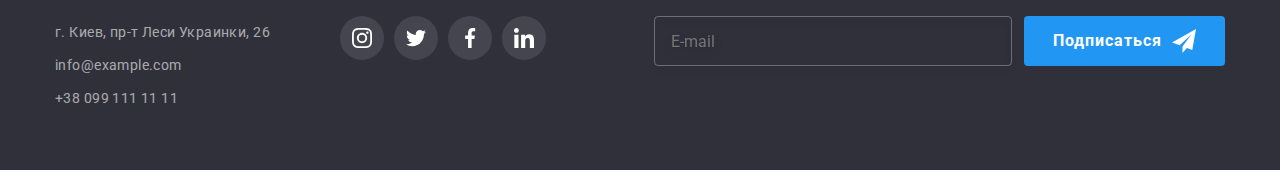
==== commit f15a330a: "finishes with BEM" ====
--- a/portfolio.html
+++ b/portfolio.html
@@ -56,155 +56,155 @@
         <section class="portfolio section">
             <div class="portfolio-container container">
             <h1 class="visually-hidden">Портфолио</h1>
-            <ul class="filters-list list">
-                <li class="filters-item"><button class="portfolio-btn portfolio-btn-current btn"  type="button">Все</button></li>
-                <li class="filters-item"><button class="portfolio-btn btn" type="button">Веб-сайты</button></li>
-                <li class="filters-item"><button class="portfolio-btn btn" type="button">Приложения</button></li>
-                <li class="filters-item"><button class="portfolio-btn btn" type="button">Дизайн</button></li>
-                <li class="filters-item"><button class="portfolio-btn btn" type="button">Маркетинг</button></li>
+            <ul class="filters list">
+                <li class="filters__item"><button class="filters__btn filters__btn--current btn"  type="button">Все</button></li>
+                <li class="filters__item"><button class="filters__btn btn" type="button">Веб-сайты</button></li>
+                <li class="filters__item"><button class="filters__btn btn" type="button">Приложения</button></li>
+                <li class="filters__item"><button class="filters__btn btn" type="button">Дизайн</button></li>
+                <li class="filters__item"><button class="filters__btn btn" type="button">Маркетинг</button></li>
               
             </ul>
 
-            <ul class="projects-list list">
-                <li class="projects-item">
-                    <a class="projects-link link" href="./portfolio.html">   
-                     <div class="portfolio-image">                 
-                        <img src="./images/portfolio/portfolio1.jpg" alt="Проект Технокряк" width="370" height="294">
-                        <div class="projects-overlay">
-                        <p class="projects-overlay-text">Ресурс предлагает комплексные предложения с разным уровнем функционала и сервисов. Все это позволит посетителю получить
-                        исчерпывающие сведения о компании или частном лице.</p>
-                        </div>
-                    </div>
-                    <div class="projects-descr">
-                    <h2 class="projects-title">Технокряк</h2>
-                    <p class="projects-text">Веб-сайт</p>
-                    </div>
-                    </a>
-                </li>
-                <li class="projects-item">
-                    <a class="projects-link link" href="./portfolio.html">
-                    <div class="portfolio-image">
-                        <img src="./images/portfolio/portfolio2.jpg" alt="два баскетболиста" width="370" height="294">
-                        <div class="projects-overlay">
-                            <p class="projects-overlay-text">Ресурс предлагает комплексные предложения с разным уровнем функционала и сервисов. Все это позволит посетителю получить
+            <ul class="projects list">
+                <li class="projects__item">
+                    <a class="projects__link link" href="./portfolio.html">   
+                     <div class="projects__wrap">                 
+                        <img class="projects__img" src="./images/portfolio/portfolio1.jpg" alt="Проект Технокряк" width="370" height="294">
+                        <div class="projects__overlay">
+                        <p class="projects__overlay-text">Ресурс предлагает комплексные предложения с разным уровнем функционала и сервисов. Все это позволит посетителю получить
+                        исчерпывающие сведения о компании или частном лице.</p>
+                        </div>
+                    </div>
+                    <div class="projects__descr">
+                    <h2 class="projects__title">Технокряк</h2>
+                    <p class="projects__text">Веб-сайт</p>
+                    </div>
+                    </a>
+                </li>
+                <li class="projects__item">
+                    <a class="projects__link link" href="./portfolio.html">
+                    <div class="projects__wrap">
+                        <img class="projects__img" src="./images/portfolio/portfolio2.jpg" alt="два баскетболиста" width="370" height="294">
+                        <div class="projects__overlay">
+                            <p class="projects__overlay-text">Ресурс предлагает комплексные предложения с разным уровнем функционала и сервисов. Все это позволит посетителю получить
                             исчерпывающие сведения о компании или частном лице.</p>
                         </div>
                     </div>
-                    <div class="projects-descr">
-                    <h2 class="projects-title">Постер New Orlean vs Golden Star</h2>
-                    <p class="projects-text">Дизайн</p>
-                    </div>
-                    </a>
-                
-                </li>
-                <li class="projects-item">
-                    <a class="projects-link link" href="./portfolio.html">
-                    <div class="portfolio-image">
-                        <img src="./images/portfolio/portfolio3.jpg" alt="Постер ресторана Seafood" width="370" height="294">
-                        <div class="projects-overlay">
-                        <p class="projects-overlay-text">Ресурс предлагает комплексные предложения с разным уровнем функционала и сервисов. Все это позволит посетителю получить
-                        исчерпывающие сведения о компании или частном лице.</p>
-                        </div>
-                    </div>
-                    <div class="projects-descr">
-                    <h2 class="projects-title">Ресторан Seafood</h2>
-                    <p class="projects-text">Приложение</p>
-                    </div>
-                    </a>
-                
-                </li>
-                <li class="projects-item">
-                    <a class="projects-link link" href="./portfolio.html">
-                    <div class="portfolio-image">
-                        <img src="./images/portfolio/portfolio4.jpg" alt="Наушники" width="370" height="294">
-                        <div class="projects-overlay">
-                        <p class="projects-overlay-text">Ресурс предлагает комплексные предложения с разным уровнем функционала и сервисов. Все это позволит посетителю получить
-                        исчерпывающие сведения о компании или частном лице.</p>
-                        </div>
-                    </div>
-                        <div class="projects-descr">
-                    <h2 class="projects-title">Проект Prime</h2>
-                    <p class="projects-text">Маркетинг</p>
-                    </div>
-                    </a>
-                
-                </li>
-                <li class="projects-item">
-                    <a class="projects-link link" href="./portfolio.html">
-                    <div class="portfolio-image">
-                        <img src="./images/portfolio/portfolio5.jpg" alt="Две коробки" width="370" height="294">
-                        <div class="projects-overlay">
-                        <p class="projects-overlay-text">Ресурс предлагает комплексные предложения с разным уровнем функционала и сервисов. Все это позволит посетителю получить
-                        исчерпывающие сведения о компании или частном лице.</p>
-                        </div>
-                    </div>
-                        <div class="projects-descr">
-                    <h2 class="projects-title">Проект Boxes</h2>
-                    <p class="projects-text">Приложение</p>
-                    </div>
-                    </a>
-                
-                </li>
-                <li class="projects-item">
-                    <a class="projects-link link" href="./portfolio.html">
-                    <div class="portfolio-image">
-                        <img src="./images/portfolio/portfolio6.jpg" alt="Веб-сайт" width="370" height="294">
-                        <div class="projects-overlay">
-                            <p class="projects-overlay-text">Ресурс предлагает комплексные предложения с разным уровнем функционала и сервисов. Все это позволит посетителю получить
+                    <div class="projects__descr">
+                    <h2 class="projects__title">Постер New Orlean vs Golden Star</h2>
+                    <p class="projects__text">Дизайн</p>
+                    </div>
+                    </a>
+                
+                </li>
+                <li class="projects__item">
+                    <a class="projects__link link" href="./portfolio.html">
+                    <div class="projects__wrap">
+                        <img class="projects__img" src="./images/portfolio/portfolio3.jpg" alt="Постер ресторана Seafood" width="370" height="294">
+                        <div class="projects__overlay">
+                        <p class="projects__overlay-text">Ресурс предлагает комплексные предложения с разным уровнем функционала и сервисов. Все это позволит посетителю получить
+                        исчерпывающие сведения о компании или частном лице.</p>
+                        </div>
+                    </div>
+                    <div class="projects__descr">
+                    <h2 class="projects__title">Ресторан Seafood</h2>
+                    <p class="projects__text">Приложение</p>
+                    </div>
+                    </a>
+                
+                </li>
+                <li class="projects__item">
+                    <a class="projects__link link" href="./portfolio.html">
+                    <div class="projects__wrap">
+                        <img class="projects__img" src="./images/portfolio/portfolio4.jpg" alt="Наушники" width="370" height="294">
+                        <div class="projects__overlay">
+                        <p class="projects__overlay-text">Ресурс предлагает комплексные предложения с разным уровнем функционала и сервисов. Все это позволит посетителю получить
+                        исчерпывающие сведения о компании или частном лице.</p>
+                        </div>
+                    </div>
+                        <div class="projects__descr">
+                    <h2 class="projects__title">Проект Prime</h2>
+                    <p class="projects__text">Маркетинг</p>
+                    </div>
+                    </a>
+                
+                </li>
+                <li class="projects__item">
+                    <a class="projects__link link" href="./portfolio.html">
+                    <div class="projects__wrap">
+                        <img class="projects__img" src="./images/portfolio/portfolio5.jpg" alt="Две коробки" width="370" height="294">
+                        <div class="projects__overlay">
+                        <p class="projects__overlay-text">Ресурс предлагает комплексные предложения с разным уровнем функционала и сервисов. Все это позволит посетителю получить
+                        исчерпывающие сведения о компании или частном лице.</p>
+                        </div>
+                    </div>
+                        <div class="projects__descr">
+                    <h2 class="projects__title">Проект Boxes</h2>
+                    <p class="projects__text">Приложение</p>
+                    </div>
+                    </a>
+                
+                </li>
+                <li class="projects__item">
+                    <a class="projects__link link" href="./portfolio.html">
+                    <div class="projects__wrap">
+                        <img class="projects__img" src="./images/portfolio/portfolio6.jpg" alt="Веб-сайт" width="370" height="294">
+                        <div class="projects__overlay">
+                            <p class="projects__overlay-text">Ресурс предлагает комплексные предложения с разным уровнем функционала и сервисов. Все это позволит посетителю получить
                             исчерпывающие сведения о компании или частном лице.</p>
                         </div>
                     </div>
-                    <div class="projects-descr">
-                    <h2 class="projects-title">Inspiration has no Borders</h2>
-                    <p class="projects-text">Веб-сайт</p>
-                    </div>
-                    </a>
-                
-                </li>
-                <li class="projects-item">
-                    <a class="projects-link link" href="./portfolio.html">
-                    <div class="portfolio-image">
-                        <img src="./images/portfolio/portfolio7.jpg" alt="Книга с илюстрациями" width="370" height="294">
-                        <div class="projects-overlay">
-                        <p class="projects-overlay-text">Ресурс предлагает комплексные предложения с разным уровнем функционала и сервисов. Все это позволит посетителю получить
-                        исчерпывающие сведения о компании или частном лице.</p>
-                        </div>
-                    </div>
-                    <div class="projects-descr">
-                    <h2 class="projects-title">Издание Limited Edition</h2>
-                    <p class="projects-text">Дизайн</p>
-                    </div>
-                    </a>
-                
-                </li>
-                <li class="projects-item">
-                    <a class="projects-link link" href="./portfolio.html">
-                    <div class="portfolio-image">
-                        <img src="./images/portfolio/portfolio8.jpg" alt="Лейбл" width="370" height="294">
-                        <div class="projects-overlay">
-                            <p class="projects-overlay-text">Ресурс предлагает комплексные предложения с разным уровнем функционала и сервисов. Все это позволит посетителю получить
+                    <div class="projects__descr">
+                    <h2 class="projects__title">Inspiration has no Borders</h2>
+                    <p class="projects__text">Веб-сайт</p>
+                    </div>
+                    </a>
+                
+                </li>
+                <li class="projects__item">
+                    <a class="projects__link link" href="./portfolio.html">
+                    <div class="projects__wrap">
+                        <img class="projects__img" src="./images/portfolio/portfolio7.jpg" alt="Книга с илюстрациями" width="370" height="294">
+                        <div class="projects__overlay">
+                        <p class="projects__overlay-text">Ресурс предлагает комплексные предложения с разным уровнем функционала и сервисов. Все это позволит посетителю получить
+                        исчерпывающие сведения о компании или частном лице.</p>
+                        </div>
+                    </div>
+                    <div class="projects__descr">
+                    <h2 class="projects__title">Издание Limited Edition</h2>
+                    <p class="projects__text">Дизайн</p>
+                    </div>
+                    </a>
+                
+                </li>
+                <li class="projects__item">
+                    <a class="projects__link link" href="./portfolio.html">
+                    <div class="projects__wrap">
+                        <img class="projects__img" src="./images/portfolio/portfolio8.jpg" alt="Лейбл" width="370" height="294">
+                        <div class="projects__overlay">
+                            <p class="projects__overlay-text">Ресурс предлагает комплексные предложения с разным уровнем функционала и сервисов. Все это позволит посетителю получить
                             исчерпывающие сведения о компании или частном лице.</p>
                         </div>
                     </div>
-                    <div class="projects-descr">
-                    <h2 class="projects-title">Проект LAB</h2>
-                    <p class="projects-text">Маркетинг</p>
-                    </div>
-                    </a>
-                
-                </li>
-                <li class="projects-item">
-                    <a class="projects-link link" href="./portfolio.html">
-                    <div class="portfolio-image">
-                        <img src="./images/portfolio/portfolio9.jpg" alt="Приложение на ноутбуке" width="370" height="294">
-                        <div class="projects-overlay">
-                            <p class="projects-overlay-text">Ресурс предлагает комплексные предложения с разным уровнем функционала и сервисов. Все это позволит посетителю получить
+                    <div class="projects__descr">
+                    <h2 class="projects__title">Проект LAB</h2>
+                    <p class="projects__text">Маркетинг</p>
+                    </div>
+                    </a>
+                
+                </li>
+                <li class="projects__item">
+                    <a class="projects__link link" href="./portfolio.html">
+                    <div class="projects__wrap">
+                        <img class="projects__img" src="./images/portfolio/portfolio9.jpg" alt="Приложение на ноутбуке" width="370" height="294">
+                        <div class="projects__overlay">
+                            <p class="projects__overlay-text">Ресурс предлагает комплексные предложения с разным уровнем функционала и сервисов. Все это позволит посетителю получить
                             исчерпывающие сведения о компании или частном лице.</p>
                         </div>
                     </div>
-                    <div class="projects-descr">
-                    <h2 class="projects-title">Growing Business</h2>
-                    <p class="projects-text">Приложение</p>
+                    <div class="projects__descr">
+                    <h2 class="projects__title">Growing Business</h2>
+                    <p class="projects__text">Приложение</p>
                     </div>
                     </a>
                 
--- a/css/styles.css
+++ b/css/styles.css
@@ -565,7 +565,7 @@
 
 /* Portfolio page */
 
-.filters-list {
+.filters {
     display: flex;
     justify-content: center;
     margin-bottom: 50px;
@@ -573,7 +573,7 @@
 
 }
 
-.portfolio-btn {
+.filters__btn {
     padding-top: 6px;
     padding-bottom: 6px;
     padding-left: 22px;
@@ -589,35 +589,35 @@
     transition: color 250ms var(--cubic), background-color 250ms var(--cubic), box-shadow 250ms var(--cubic);
 }
 
-.portfolio-btn:hover,
-.hportfolio-btn:focus,
-.portfolio-btn-current {
+.filters__btn:hover,
+.hfilters__btn:focus,
+.filters__btn--current {
     color: var(--white-cl);
     background-color: var(--accent-btn-cl);
     box-shadow: 0px 3px 1px rgba(0, 0, 0, 0.1), 0px 1px 2px rgba(0, 0, 0, 0.08), 0px 2px 2px rgba(0, 0, 0, 0.12);
 
 }
 
-.projects-list {
+.projects {
     display: flex;
     flex-wrap: wrap;
     gap: 30px;
 
 }
 
-.projects-link {
+.projects__link {
     display: block;
     transition: box-shadow 250ms var(--cubic);
 }
 
 
 
-.portfolio-image {
+.projects__wrap {
     position: relative;
     overflow: hidden;
 }
 
-.projects-overlay {
+.projects__overlay {
     display: block;
     position: absolute;
     bottom: 0;
@@ -633,8 +633,8 @@
     
 }
 
-.projects-link:hover,
-.projects-link:focus  {
+.projects__link:hover,
+.projects__link:focus  {
     box-shadow: 0px 3px 1px rgba(0, 0, 0, 0.1),
         0px 1px 2px rgba(0, 0, 0, 0.08),
         0px 2px 2px rgba(0, 0, 0, 0.12);
@@ -642,7 +642,7 @@
 
 }
 
-.projects-overlay-text {
+.projects__overlay-text {
     padding: 63px 24px;
    
     font-weight: 400;
@@ -656,8 +656,8 @@
  
 }
 
-.projects-link:hover .projects-overlay,
-.projects-link:focus .projects-overlay
+.projects__link:hover .projects__overlay,
+.projects__link:focus .projects__overlay
  {
     transform: translateY(0);
 }
@@ -673,7 +673,7 @@
     border-top: none;
 }
 
-.projects-title {
+.projects__title {
     margin-bottom: 4px;
     font-weight: 700;
     font-size: 18px;
@@ -683,7 +683,7 @@
 
 }
 
-.projects-text {
+.projects__text {
     font-weight: 400;
     font-size: 16px;
     line-height: calc(30 / 16);
@@ -851,7 +851,7 @@
 
     
 }
-.button-close-modal {
+.btn-close {
     position: absolute;
     top: 8px;
     right: 8px;
@@ -867,13 +867,13 @@
     cursor: pointer;
 }
 
-.svg-close-modal {
+.btn-close__svg {
     fill: #000;
     transition: fill 250ms var(--cubic);
 }
 
-.button-close-modal:hover .svg-close-modal,
-.button-close-modal:focus .svg-close-modal {
+.btn-close:hover .btn-close__svg,
+.btn-close:focus .btn-close__svg {
     fill: var(--accent-cl);
 }
 
@@ -886,12 +886,12 @@
    
 }
 
-.form-field {
+.form-modal__field {
     display: inline-block;
     position: relative;
 }
 
-.modal-title {
+.form-modal__title {
     color: var(--primary-txt-cl);
     font-size: 20px;
     line-height: calc(23 / 20);
@@ -900,7 +900,7 @@
    
 }
 
-.input-modal {
+.form-modal__input {
     width: 100%;
     height: 40px;
 
@@ -912,7 +912,7 @@
     transition: border-color 250ms var(--cubic);
 }
 
-.label-modal {
+.form-modal__label {
     color: var(--secondary-txt-cl);
     font-weight: 400;
     font-size: 12px;
@@ -925,18 +925,18 @@
     
 }
 
-.textarea-modal {
+.form-modal__input--textarea {
     min-height: 120px;
     resize: none;
     margin-bottom: 20px;
     padding: 12px 16px;
 }
 
-.link-modal {
+.form-modal__link {
     color: var(--accent-cl);
 }
 
-.icon-modal {
+.form-modal__icon {
     position: absolute;
     left: 12px;
     bottom: 50%;
@@ -945,17 +945,17 @@
     transition: fill 250ms var(--cubic);
 }
 
-.input-modal:hover, .input-modal:focus {
+.form-modal__input:hover, .form-modal__input:focus {
     border-color: var(--accent-cl);
     outline: transparent;
     
 }
 
-.input-modal:focus+.icon-modal,.input-modal:hover+.icon-modal {
+.form-modal__input:focus+.form-modal__icon,.form-modal__input:hover+.form-modal__icon {
     fill: var(--accent-cl);
 }
 
-.modal-btn {
+.form-modal__btn {
     display: block;
     margin: 0 auto;
 
@@ -983,57 +983,57 @@
 
 
 
-.modal-btn:hover,
-.modal-btn:focus {
+.form-modal__btn:hover,
+.form-modal__btn:focus {
     background-color: #188CE8;
 }
 
-.check-box {
+.form-modal__check-box {
     display: flex;
     justify-content: center;
     transition: fill 250ms var(--cubic);
 }
 
 
- .check-box:hover .check-off {
+ .form-modal__check-box:hover .form-modal__check-off {
 fill: var(--accent-cl);
 
 }
 
-.label-check { 
+.form-modal__label--check { 
     display: flex;
     align-items: center;
     margin: 0;
 }
  
-.check-box:focus-within {
+.form-modal__check-box:focus-within {
     fill: var(--accent-cl);
 }
 
 
-.check-on {
+.form-modal__check-on {
     border-radius: 2px;
     opacity: 0;
     position: absolute;
     transition: opacity 250ms var(--cubic);
 }
 
-.check:checked+.check-on {
+.form-modal__check:checked+.form-modal__check-on {
     opacity: 1;
     background-color: var(--accent-cl);
 }
 
-.check-off {
+.form-modal__check-off {
     opacity: 1;
     transition: fill 250ms var(--cubic);
 }
 
 
-.check:checked~.check-off {
+.check:checked~.form-modal__check-off {
     opacity: 0;
 }
 
-.check-text {
+.form-modal__text {
     font-size: 14px;
     margin-left: 7px;
 }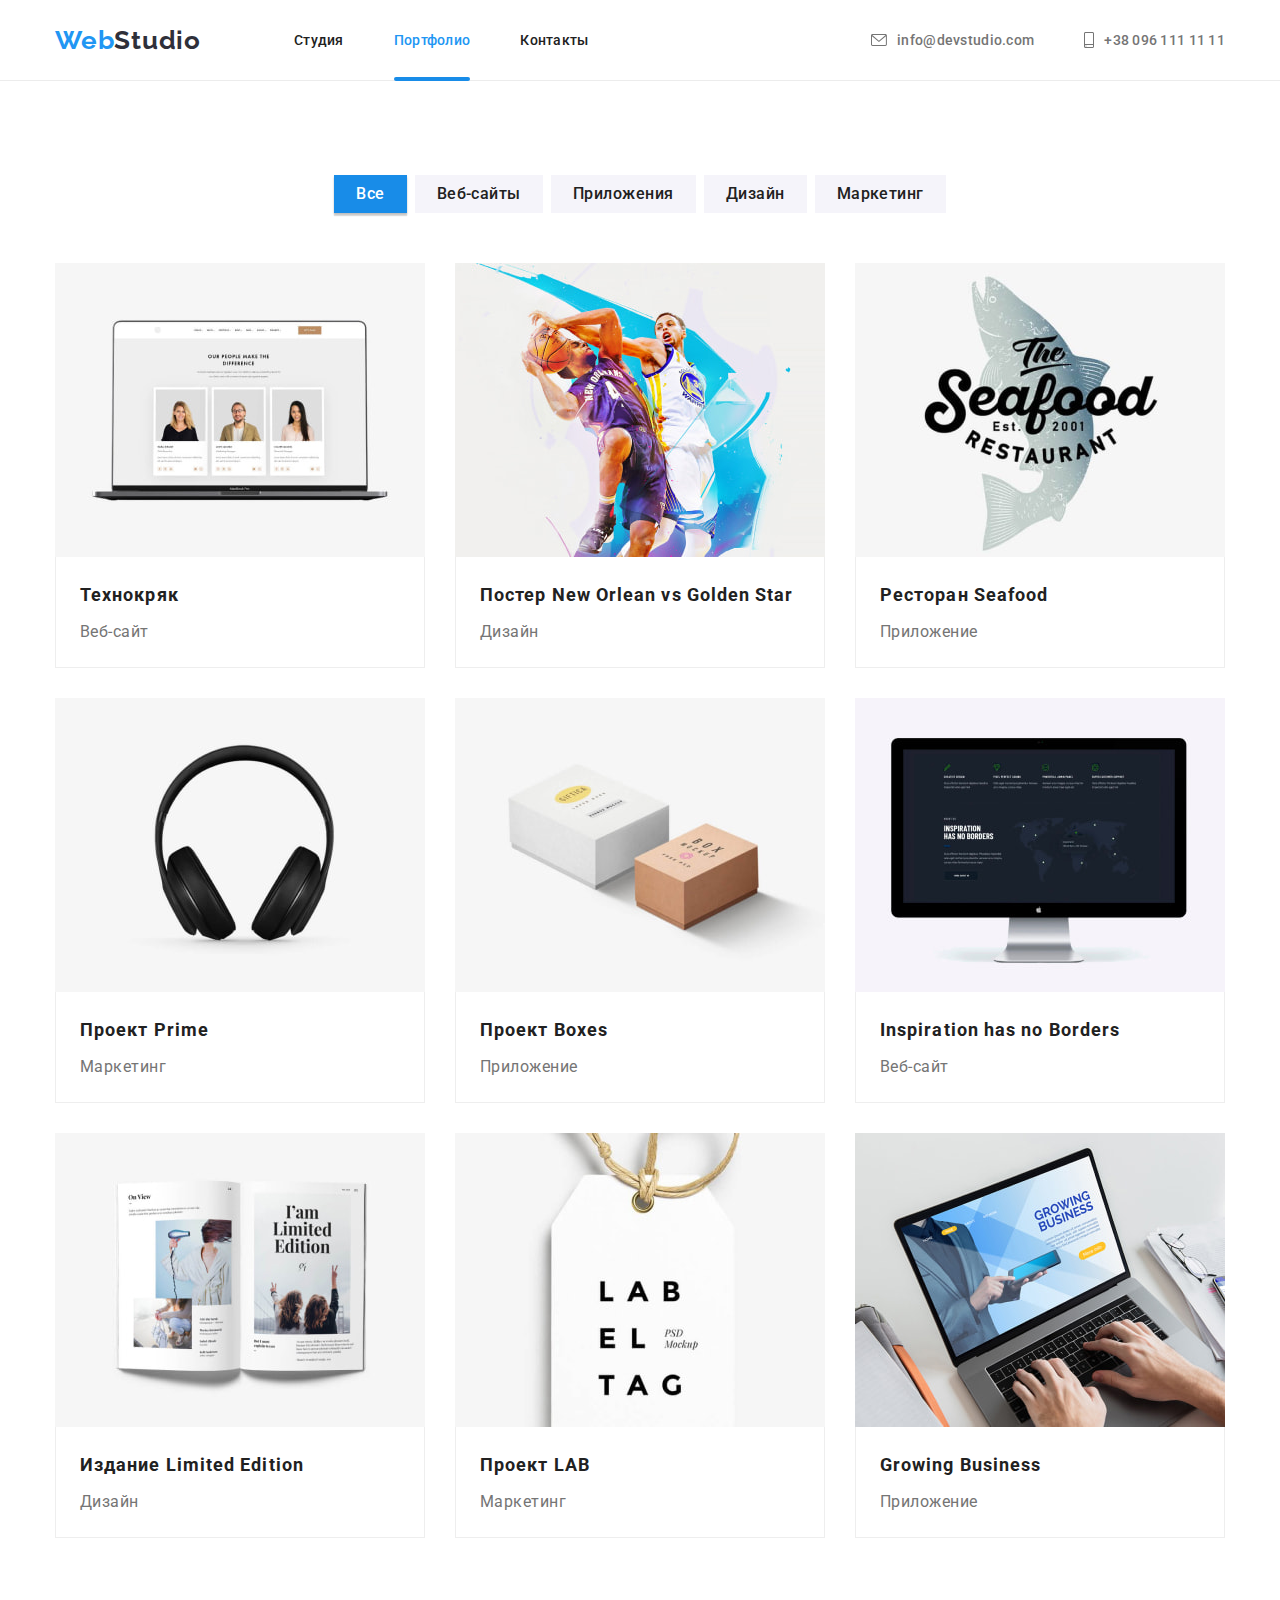
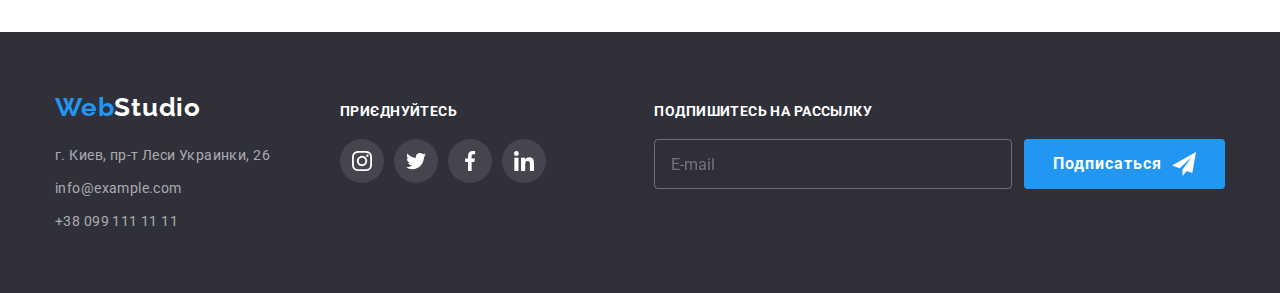
==== commit 8ab5baa6: "provides styles from  main.min.css" ====
--- a/portfolio.html
+++ b/portfolio.html
@@ -13,7 +13,9 @@
 
     <link rel="stylesheet" href="https://cdnjs.cloudflare.com/ajax/libs/modern-normalize/1.1.0/modern-normalize.min.css">
 
-    <link rel="stylesheet" href="./css/styles.css" />
+    <link rel="stylesheet" href="./css/main.min.css" />
+    
+    
 </head>
 
 <body>
--- a/css/main.min.css
+++ b/css/main.min.css
@@ -0,0 +1 @@
+:root{--main-font: "Roboto", sans-serif;--secondary-font: "Raleway", sans-serif;--primary-txt-cl: #212121;--secondary-txt-cl: #757575;--accent-cl: #2196F3;--white-cl: #ffffff;--darl-cl: #000000;--white-bg-cl: #FFFFFF;--light-bg-cl: #F5F4FA;--dark-bg-cl: #2F303A;--accent-btn-cl: #188CE8;--cubic: cubic-bezier(0.4, 0, 0.2, 1)}body{font-family:var(--main-font);color:var(--primary-txt-cl)}.section{padding-top:94px;padding-bottom:94px}.container{width:1200px;padding-left:15px;padding-right:15px;margin-left:auto;margin-right:auto}.hero,.footer{background-color:var(--dark-bg-cl)}.title{text-transform:uppercase}.btn{font-family:inherit;font-size:16px;cursor:pointer}.visually-hidden{position:absolute;width:1px;height:1px;margin:-1px;border:0;padding:0;white-space:nowrap;-webkit-clip-path:inset(100%);clip-path:inset(100%);clip:rect(0 0 0 0);overflow:hidden}h1,h2,h3,h4,h5,h6,p{margin:0}.list{list-style:none;padding:0;margin:0}.link{text-decoration:none;color:currentColor}img{display:block}.header{border-bottom:1px solid #ececec}.header__container{display:-webkit-box;display:-ms-flexbox;display:flex;-webkit-box-align:center;-ms-flex-align:center;align-items:center}.nav,.nav__list,.header-contacts{display:-webkit-box;display:-ms-flexbox;display:flex;-webkit-box-align:center;-ms-flex-align:center;align-items:center}.nav__list,.header-contacts{gap:50px}.nav__link,.header-contacts{font-weight:500;font-size:14px;line-height:1.1428571429;letter-spacing:.02em;color:var(--primary-txt-cl)}.nav__link{display:block;padding-top:32px;padding-bottom:32px;color:var(--primary-txt-cl);-webkit-transition:color 250ms var(--cubic);transition:color 250ms var(--cubic)}.nav__link:hover,.nav__link:focus{color:var(--accent-cl)}.nav__link--bottom{position:relative}.nav__link--bottom::after{position:absolute;content:"";bottom:-1px;display:block;background-color:#188ce8;width:100%;height:4px;border-radius:2px;-webkit-transform:scaleX(0);transform:scaleX(0);-webkit-transition:-webkit-transform 250ms var(--cubic);transition:-webkit-transform 250ms var(--cubic);transition:transform 250ms var(--cubic);transition:transform 250ms var(--cubic), -webkit-transform 250ms var(--cubic)}.header-contacts{margin-left:auto;color:var(--secondary-txt-cl)}.header-contacts__email,.header-contacts__phone{display:-webkit-box;display:-ms-flexbox;display:flex;-webkit-box-align:center;-ms-flex-align:center;align-items:center;padding-top:32px;padding-bottom:32px;color:#757575;-webkit-transition:color 250ms var(--cubic);transition:color 250ms var(--cubic)}.header-contacts__email:hover,.header-contacts__email:focus,.header-contacts__phone:hover,.header-contacts__phone:focus{color:var(--accent-cl)}.nav__link--current{color:var(--accent-cl)}.nav__link--current::after{position:absolute;content:"";bottom:-1px;display:block;background-color:#188ce8;width:100%;height:4px;border-radius:2px;-webkit-transform:scaleX(1);transform:scaleX(1)}.header-contacts__icon{margin-right:10px}.header-contacts__icon:hover,.header-contacts__icon:focus{fill:#2196f3}.header-contacts__icon{fill:currentColor}.logo{margin-right:93px;margin-left:auto;font-family:var(--secondary-font);font-weight:700;font-size:26px;line-height:1.1923076923;letter-spacing:.03em;color:var(--accent-cl)}.logo--header-accent{color:var(--dark-bg-cl)}.hero{padding-top:200px;padding-bottom:200px;text-align:center}.hero__title{margin-bottom:30px;font-weight:900;font-size:44px;line-height:1.3636363636;color:var(--white-cl)}.overlay{max-width:1600px;height:600px;margin-left:auto;margin-right:auto;background-image:-webkit-gradient(linear, left top, right top, from(rgba(47, 48, 58, 0.4)), to(rgba(47, 48, 58, 0.4))),url(../images/hero-bg.jpg);background-image:linear-gradient(to right, rgba(47, 48, 58, 0.4), rgba(47, 48, 58, 0.4)),url(../images/hero-bg.jpg);background-color:#c4c4c4;background-repeat:no-repeat;background-position:center;background-size:cover}.hero-btn{border-radius:4px;font-weight:700;line-height:1.875;letter-spacing:.06em;color:var(--white-cl);background-color:var(--accent-cl);border:1px solid rgba(0,0,0,0);-webkit-box-shadow:0px 4px 4px rgba(0,0,0,.15);box-shadow:0px 4px 4px rgba(0,0,0,.15);-webkit-transition:background-color 250ms var(--cubic);transition:background-color 250ms var(--cubic)}.hero-btn:hover,.hero-btn:focus{background-color:var(--accent-btn-cl)}.feature{padding-bottom:0}.feature__list{display:-webkit-box;display:-ms-flexbox;display:flex;gap:30px}.feature__title{margin-top:30px;margin-bottom:10px;font-weight:700;font-size:14px;line-height:1.1428571429;letter-spacing:.03em}.feature__text{width:270px;font-size:14px;line-height:1.7142857143;letter-spacing:.03em;color:var(--secondary-txt-cl)}.thumb{display:-webkit-box;display:-ms-flexbox;display:flex;-webkit-box-align:center;-ms-flex-align:center;align-items:center;-webkit-box-pack:center;-ms-flex-pack:center;justify-content:center;width:270px;height:120px;background-color:#f5f4fa}.work__title{margin-bottom:50px;text-align:center;font-weight:700;font-size:36px;line-height:1.1666666667;letter-spacing:.03em}.work__list{display:-webkit-box;display:-ms-flexbox;display:flex;gap:30px}.work__item{position:relative}.work__overlay{display:-webkit-box;display:-ms-flexbox;display:flex;-webkit-box-align:center;-ms-flex-align:center;align-items:center;-webkit-box-pack:center;-ms-flex-pack:center;justify-content:center;position:absolute;bottom:0;width:370px;height:70px;background-color:rgba(47,48,58,.8)}.work__text{font-weight:700;font-size:14px;line-height:1.1428571429;letter-spacing:.03em;text-transform:uppercase;color:#fff}.team{text-align:center;background:var(--light-bg-cl)}.team__title{margin-bottom:50px;text-align:center;font-weight:700;font-size:36px;line-height:1.1666666667;letter-spacing:.03em}.team__list{display:-webkit-box;display:-ms-flexbox;display:flex;gap:30px}.team__descr{text-align:center;padding-top:30px;padding-bottom:30px;-webkit-box-shadow:0px 1px 3px rgba(0,0,0,.12),0px 1px 1px rgba(0,0,0,.14),0px 2px 1px rgba(0,0,0,.2);box-shadow:0px 1px 3px rgba(0,0,0,.12),0px 1px 1px rgba(0,0,0,.14),0px 2px 1px rgba(0,0,0,.2);border-radius:0px 0px 4px 4px;background:#fff}.team__uppertitle{margin-bottom:10px;font-weight:500;font-size:16px;line-height:1.1875;letter-spacing:.03em}.team__text{margin-bottom:16px;font-size:16px;line-height:1.1875;letter-spacing:.03em;color:var(--secondary-txt-cl)}.socials{display:-webkit-box;display:-ms-flexbox;display:flex;-webkit-box-align:center;-ms-flex-align:center;align-items:center;-webkit-box-pack:center;-ms-flex-pack:center;justify-content:center;gap:10px}.socials__link{display:-webkit-box;display:-ms-flexbox;display:flex;-webkit-box-align:center;-ms-flex-align:center;align-items:center;-webkit-box-pack:center;-ms-flex-pack:center;justify-content:center;width:44px;height:44px;color:#afb1b8;background-color:#fff;border-radius:50%;-webkit-transition:color 250ms var(--cubic),background-color 250ms var(--cubic);transition:color 250ms var(--cubic),background-color 250ms var(--cubic)}.socials__link:hover,.socials__link:focus{color:#fff;background-color:#2196f3}.socials__icon{fill:currentColor}.clients__title{margin-bottom:50px;text-align:center;font-weight:700;font-size:36px;line-height:1.1666666667;letter-spacing:.03em}.clients__list{display:-webkit-box;display:-ms-flexbox;display:flex;gap:30px;color:#afb1b8}.clients__link{display:-webkit-box;display:-ms-flexbox;display:flex;-webkit-box-align:center;-ms-flex-align:center;align-items:center;-webkit-box-pack:center;-ms-flex-pack:center;justify-content:center;width:170px;height:92px;border:1px solid #afb1b8;border-radius:4px;-webkit-transition:color 250ms var(--cubic),border-color 250ms var(--cubic);transition:color 250ms var(--cubic),border-color 250ms var(--cubic)}.clients__link:hover,.clients__link:focus{color:#2196f3;border-color:#2196f3}.clients__icon{fill:currentColor}.footer{padding-top:60px;padding-bottom:60px}.footer-container{display:-webkit-box;display:-ms-flexbox;display:flex;-webkit-box-align:baseline;-ms-flex-align:baseline;align-items:baseline}.footer-contacts{margin-right:70px}.logo-footer{margin-right:0}.logo--footer-accent{color:var(--white-cl)}.footer-contacts__address{margin-top:20px}.footer-contacts__list{font-style:normal;font-weight:400;font-size:14px;line-height:1.7142857143;letter-spacing:.03em}.footer-contacts__item{color:var(--white-cl)}.footer-contacts__item:hover,.footer-contacts__item:focus{color:var(--accent-cl)}.footer-contacts__item:not(:last-child){margin-bottom:9px}.footer-contacts__item{color:rgba(255,255,255,.6);-webkit-transition:color 250ms var(--cubic);transition:color 250ms var(--cubic)}.footer__title{margin-bottom:20px;font-weight:700;font-size:14px;line-height:1.1428571429;letter-spacing:.03em;text-transform:uppercase;color:#fff}.footer-form-container{display:-webkit-box;display:-ms-flexbox;display:flex;-webkit-box-orient:vertical;-webkit-box-direction:normal;-ms-flex-direction:column;flex-direction:column;margin-left:auto}.footer-subscription{display:-webkit-box;display:-ms-flexbox;display:flex;gap:12px}.footer-label{display:-webkit-box;display:-ms-flexbox;display:flex;-webkit-box-orient:vertical;-webkit-box-direction:normal;-ms-flex-direction:column;flex-direction:column}.footer-form__input{background-color:rgba(0,0,0,0);width:358px;height:50px;border:1px solid rgba(255,255,255,.3);-webkit-filter:drop-shadow(0px 4px 4px rgba(0, 0, 0, 0.15));filter:drop-shadow(0px 4px 4px rgba(0, 0, 0, 0.15));border-radius:4px;padding:15px 16px;outline:rgba(0,0,0,0);color:#fff;-webkit-transition:border-color 250ms var(--cubic);transition:border-color 250ms var(--cubic)}.footer-form__input:hover,.footer-form__input:focus{border-color:#2196f3}.footer-btn{display:-webkit-box;display:-ms-flexbox;display:flex;-webkit-box-align:center;-ms-flex-align:center;align-items:center;padding-top:10px;padding-bottom:10px;padding-left:29px;padding-right:29px;height:50px;border:0;border-radius:4px;font-family:"Roboto",sans-serif;font-weight:700;font-size:16px;line-height:1.875;letter-spacing:.06em;background-color:#2196f3;color:#fff;-webkit-transition:background-color 250ms var(--cubic);transition:background-color 250ms var(--cubic)}.footer-btn:hover,.footer-btn:focus{background-color:var(--accent-btn-cl)}.footer-btn__icon{margin-left:10px;fill:#fff}.footer-socials{display:-webkit-box;display:-ms-flexbox;display:flex;-webkit-box-orient:vertical;-webkit-box-direction:normal;-ms-flex-direction:column;flex-direction:column}.socials__link--footer{color:#fff;background-color:rgba(255,255,255,.1);-webkit-transition:background-color 250ms var(--cubic);transition:background-color 250ms var(--cubic)}.socials__link--footer:hover,.socials__link--footer:focus{background-color:#2196f3}.filters{display:-webkit-box;display:-ms-flexbox;display:flex;-webkit-box-pack:center;-ms-flex-pack:center;justify-content:center;margin-bottom:50px;gap:8px}.filters__btn{padding-top:6px;padding-bottom:6px;padding-left:22px;padding-right:22px;font-weight:500;font-size:16px;line-height:1.625;letter-spacing:.03em;color:var(--primary-txt-cl);background-color:var(--light-bg-cl);border:none;-webkit-transition:color 250ms var(--cubic),background-color 250ms var(--cubic),-webkit-box-shadow 250ms var(--cubic);transition:color 250ms var(--cubic),background-color 250ms var(--cubic),-webkit-box-shadow 250ms var(--cubic);transition:color 250ms var(--cubic),background-color 250ms var(--cubic),box-shadow 250ms var(--cubic);transition:color 250ms var(--cubic),background-color 250ms var(--cubic),box-shadow 250ms var(--cubic),-webkit-box-shadow 250ms var(--cubic)}.filters__btn:hover,.hfilters__btn:focus,.filters__btn--current{color:var(--white-cl);background-color:var(--accent-btn-cl);-webkit-box-shadow:0px 3px 1px rgba(0,0,0,.1),0px 1px 2px rgba(0,0,0,.08),0px 2px 2px rgba(0,0,0,.12);box-shadow:0px 3px 1px rgba(0,0,0,.1),0px 1px 2px rgba(0,0,0,.08),0px 2px 2px rgba(0,0,0,.12)}.projects{display:-webkit-box;display:-ms-flexbox;display:flex;-ms-flex-wrap:wrap;flex-wrap:wrap;gap:30px}.projects__link{display:block;-webkit-transition:-webkit-box-shadow 250ms var(--cubic);transition:-webkit-box-shadow 250ms var(--cubic);transition:box-shadow 250ms var(--cubic);transition:box-shadow 250ms var(--cubic), -webkit-box-shadow 250ms var(--cubic)}.projects__wrap{position:relative;overflow:hidden}.projects__overlay{display:block;position:absolute;bottom:0;left:0;display:-webkit-box;display:-ms-flexbox;display:flex;-webkit-box-align:center;-ms-flex-align:center;align-items:center;-webkit-box-pack:center;-ms-flex-pack:center;justify-content:center;width:100%;height:100%;background-color:rgba(33,150,243,.9);-webkit-transform:translateY(100%);transform:translateY(100%);-webkit-transition:-webkit-transform 250ms var(--cubic);transition:-webkit-transform 250ms var(--cubic);transition:transform 250ms var(--cubic);transition:transform 250ms var(--cubic), -webkit-transform 250ms var(--cubic)}.projects__link:hover,.projects__link:focus{-webkit-box-shadow:0px 3px 1px rgba(0,0,0,.1),0px 1px 2px rgba(0,0,0,.08),0px 2px 2px rgba(0,0,0,.12);box-shadow:0px 3px 1px rgba(0,0,0,.1),0px 1px 2px rgba(0,0,0,.08),0px 2px 2px rgba(0,0,0,.12);-webkit-transform:translateY(0);transform:translateY(0)}.projects__overlay-text{padding:63px 24px;font-weight:400;font-size:18px;line-height:1.5555555556;letter-spacing:.03em;color:#fff}.projects__link:hover .projects__overlay,.projects__link:focus .projects__overlay{-webkit-transform:translateY(0);transform:translateY(0)}.projects__descr{padding-top:20px;padding-bottom:20px;padding-left:24px;padding-right:24px;border:1px solid #eee;border-top:none}.projects__title{margin-bottom:4px;font-weight:700;font-size:18px;line-height:2;letter-spacing:.06em;color:var(--primary-txt-cl)}.projects__text{font-weight:400;font-size:16px;line-height:1.875;letter-spacing:.03em;color:var(--secondary-txt-cl)}.backdrop{position:fixed;top:0;left:0;width:100%;height:100%;background-color:rgba(0,0,0,.2);z-index:100;opacity:1;visibility:visible;pointer-events:initial;-webkit-transition:opacity 250ms var(--cubic),visibility 250ms var(--cubic);transition:opacity 250ms var(--cubic),visibility 250ms var(--cubic)}.backdrop.is-hidden{opacity:0;pointer-events:none;visibility:hidden}.modal{position:absolute;top:50%;left:50%;-webkit-transform:translate(-50%, -50%) scale(1);transform:translate(-50%, -50%) scale(1);min-width:528px;min-height:581px;padding:40px;z-index:100;background-color:#fff;-webkit-box-shadow:0px 1px 3px rgba(0,0,0,.12),0px 1px 1px rgba(0,0,0,.14),0px 2px 1px rgba(0,0,0,.2);box-shadow:0px 1px 3px rgba(0,0,0,.12),0px 1px 1px rgba(0,0,0,.14),0px 2px 1px rgba(0,0,0,.2);border-radius:4px;opacity:1;-webkit-transition:opacity 250ms var(--cubic),-webkit-transform 250ms var(--cubic);transition:opacity 250ms var(--cubic),-webkit-transform 250ms var(--cubic);transition:transform 250ms var(--cubic),opacity 250ms var(--cubic);transition:transform 250ms var(--cubic),opacity 250ms var(--cubic),-webkit-transform 250ms var(--cubic)}.backdrop.is-hidden .modal{opacity:0;-webkit-transform:translate(-50%, -50%) scale(0.9);transform:translate(-50%, -50%) scale(0.9)}.btn-close{position:absolute;top:8px;right:8px;display:-webkit-box;display:-ms-flexbox;display:flex;-webkit-box-align:center;-ms-flex-align:center;align-items:center;-webkit-box-pack:center;-ms-flex-pack:center;justify-content:center;width:30px;height:30px;padding:0;border-radius:50%;border:1px solid rgba(0,0,0,.1);background-color:#fff;cursor:pointer}.btn-close:hover .btn-close__svg,.btn-close:focus .btn-close__svg{fill:var(--accent-cl)}.btn-close__svg{fill:#000;-webkit-transition:fill 250ms var(--cubic);transition:fill 250ms var(--cubic)}.form-modal{display:-webkit-box;display:-ms-flexbox;display:flex;-webkit-box-orient:vertical;-webkit-box-direction:normal;-ms-flex-direction:column;flex-direction:column}.form-modal__field{display:inline-block;position:relative}.form-modal__title{color:var(--primary-txt-cl);font-size:20px;line-height:1.15;text-align:center;letter-spacing:.03em}.form-modal__input{width:100%;height:40px;border:1px solid rgba(33,33,33,.2);border-radius:4px;padding-left:42px;cursor:pointer;-webkit-transition:border-color 250ms var(--cubic);transition:border-color 250ms var(--cubic)}.form-modal__input:hover,.form-modal__input:focus{border-color:var(--accent-cl);outline:rgba(0,0,0,0)}.form-modal__label{color:var(--secondary-txt-cl);font-weight:400;font-size:12px;line-height:1.1666666667;letter-spacing:.01em;margin-bottom:4px;margin-top:10px}.form-modal__input--textarea{min-height:120px;resize:none;margin-bottom:20px;padding:12px 16px}.form-modal__link{color:var(--accent-cl)}.form-modal__icon{position:absolute;left:12px;bottom:50%;-webkit-transform:translateY(50%);transform:translateY(50%);fill:var(--primary-txt-cl);-webkit-transition:fill 250ms var(--cubic);transition:fill 250ms var(--cubic)}.form-modal__input:focus+.form-modal__icon,.form-modal__input:hover+.form-modal__icon{fill:var(--accent-cl)}.form-modal__btn{display:block;margin:0 auto;font-family:"Roboto",sans-serif;font-weight:700;font-size:16px;line-height:1.875;letter-spacing:.06em;padding:10px 52px;margin-top:30px;border:0;-webkit-box-shadow:0px 4px 4px rgba(0,0,0,.15);box-shadow:0px 4px 4px rgba(0,0,0,.15);border-radius:4px;cursor:pointer;background-color:var(--accent-cl);color:var(--white-cl);-webkit-transition:background-color 250ms var(--cubic);transition:background-color 250ms var(--cubic)}.form-modal__btn:hover,.form-modal__btn:focus{background-color:#188ce8}.form-modal__check-box{display:-webkit-box;display:-ms-flexbox;display:flex;-webkit-box-pack:center;-ms-flex-pack:center;justify-content:center;-webkit-transition:fill 250ms var(--cubic);transition:fill 250ms var(--cubic)}.form-modal__check-box:hover .form-modal__check-off{fill:var(--accent-cl)}.form-modal__label--check{display:-webkit-box;display:-ms-flexbox;display:flex;-webkit-box-align:center;-ms-flex-align:center;align-items:center;margin:0}.form-modal__check-box:focus-within{fill:var(--accent-cl)}.form-modal__check-on{border-radius:2px;opacity:0;position:absolute;-webkit-transition:opacity 250ms var(--cubic);transition:opacity 250ms var(--cubic)}.form-modal__check:checked+.form-modal__check-on{opacity:1;background-color:var(--accent-cl)}.form-modal__check-off{opacity:1;-webkit-transition:fill 250ms var(--cubic);transition:fill 250ms var(--cubic)}.check:checked~.form-modal__check-off{opacity:0}.form-modal__text{font-size:14px;margin-left:7px}/*# sourceMappingURL=main.min.css.map */